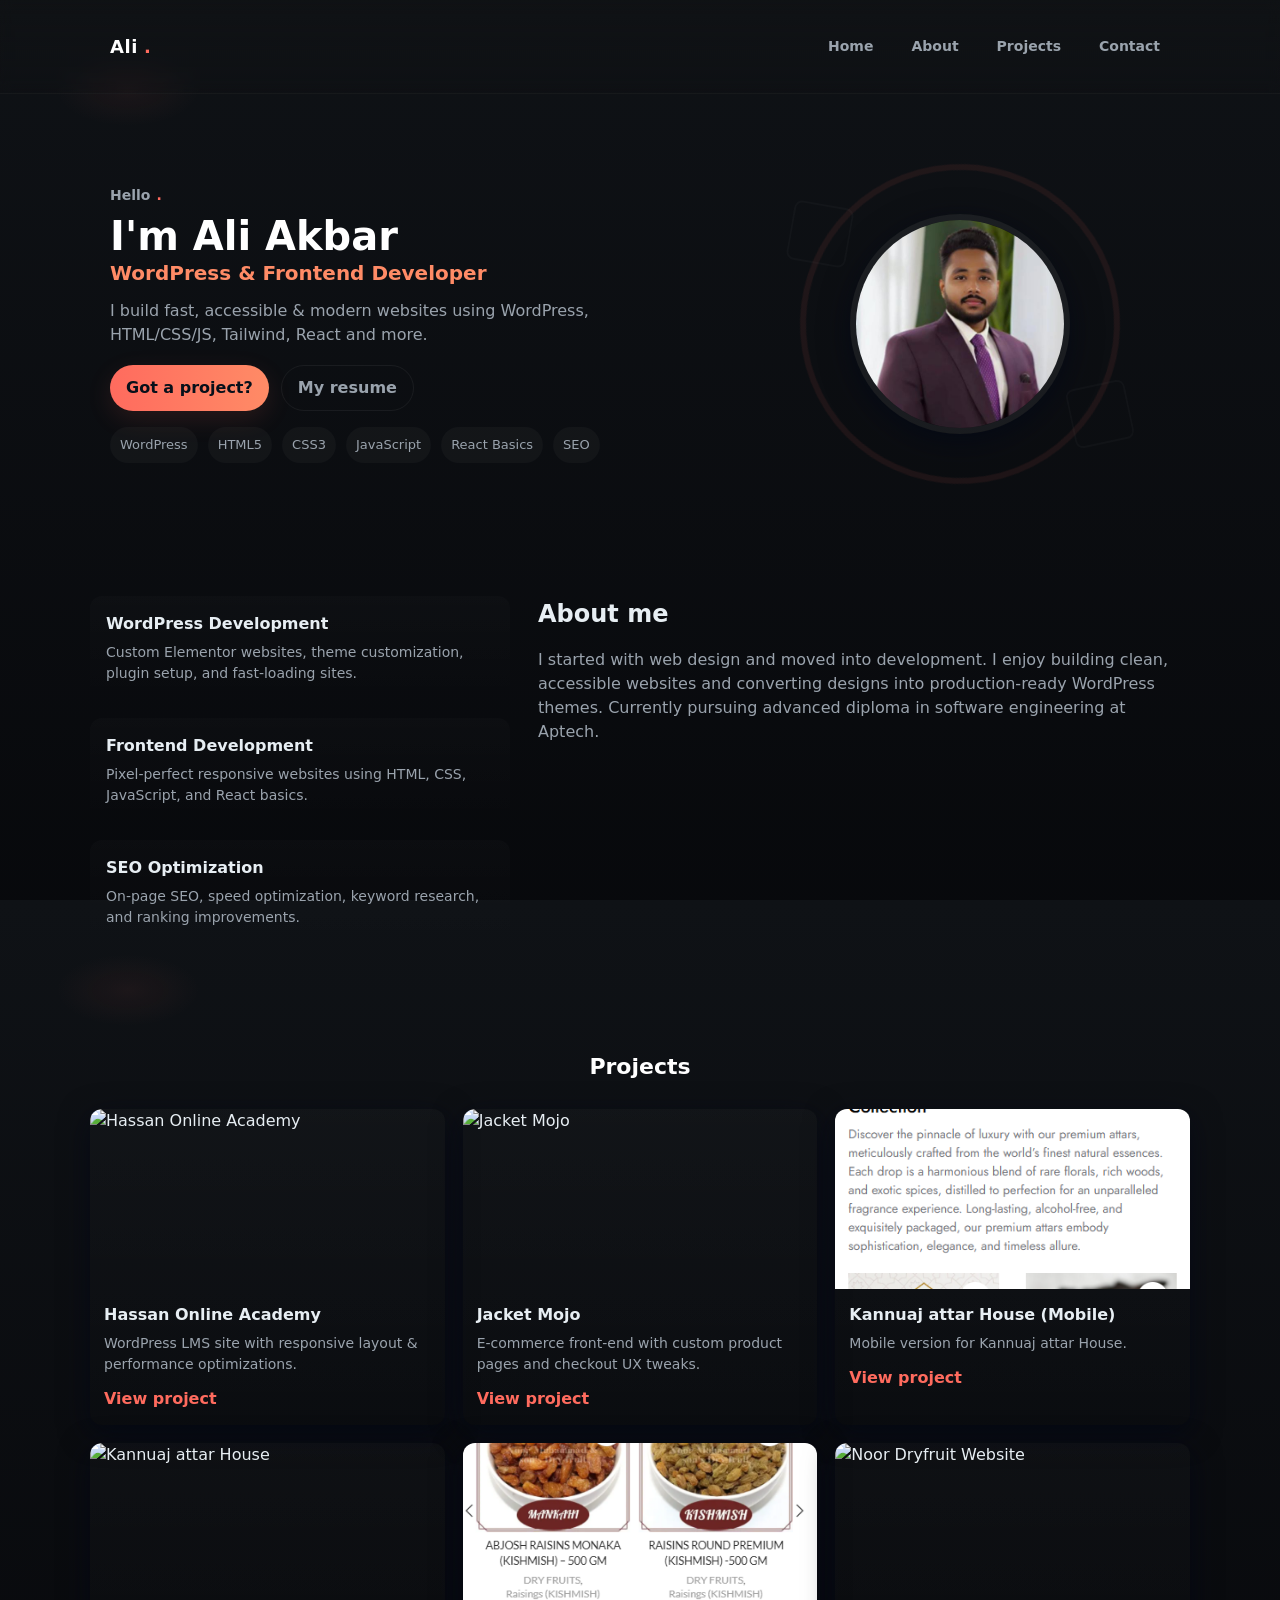
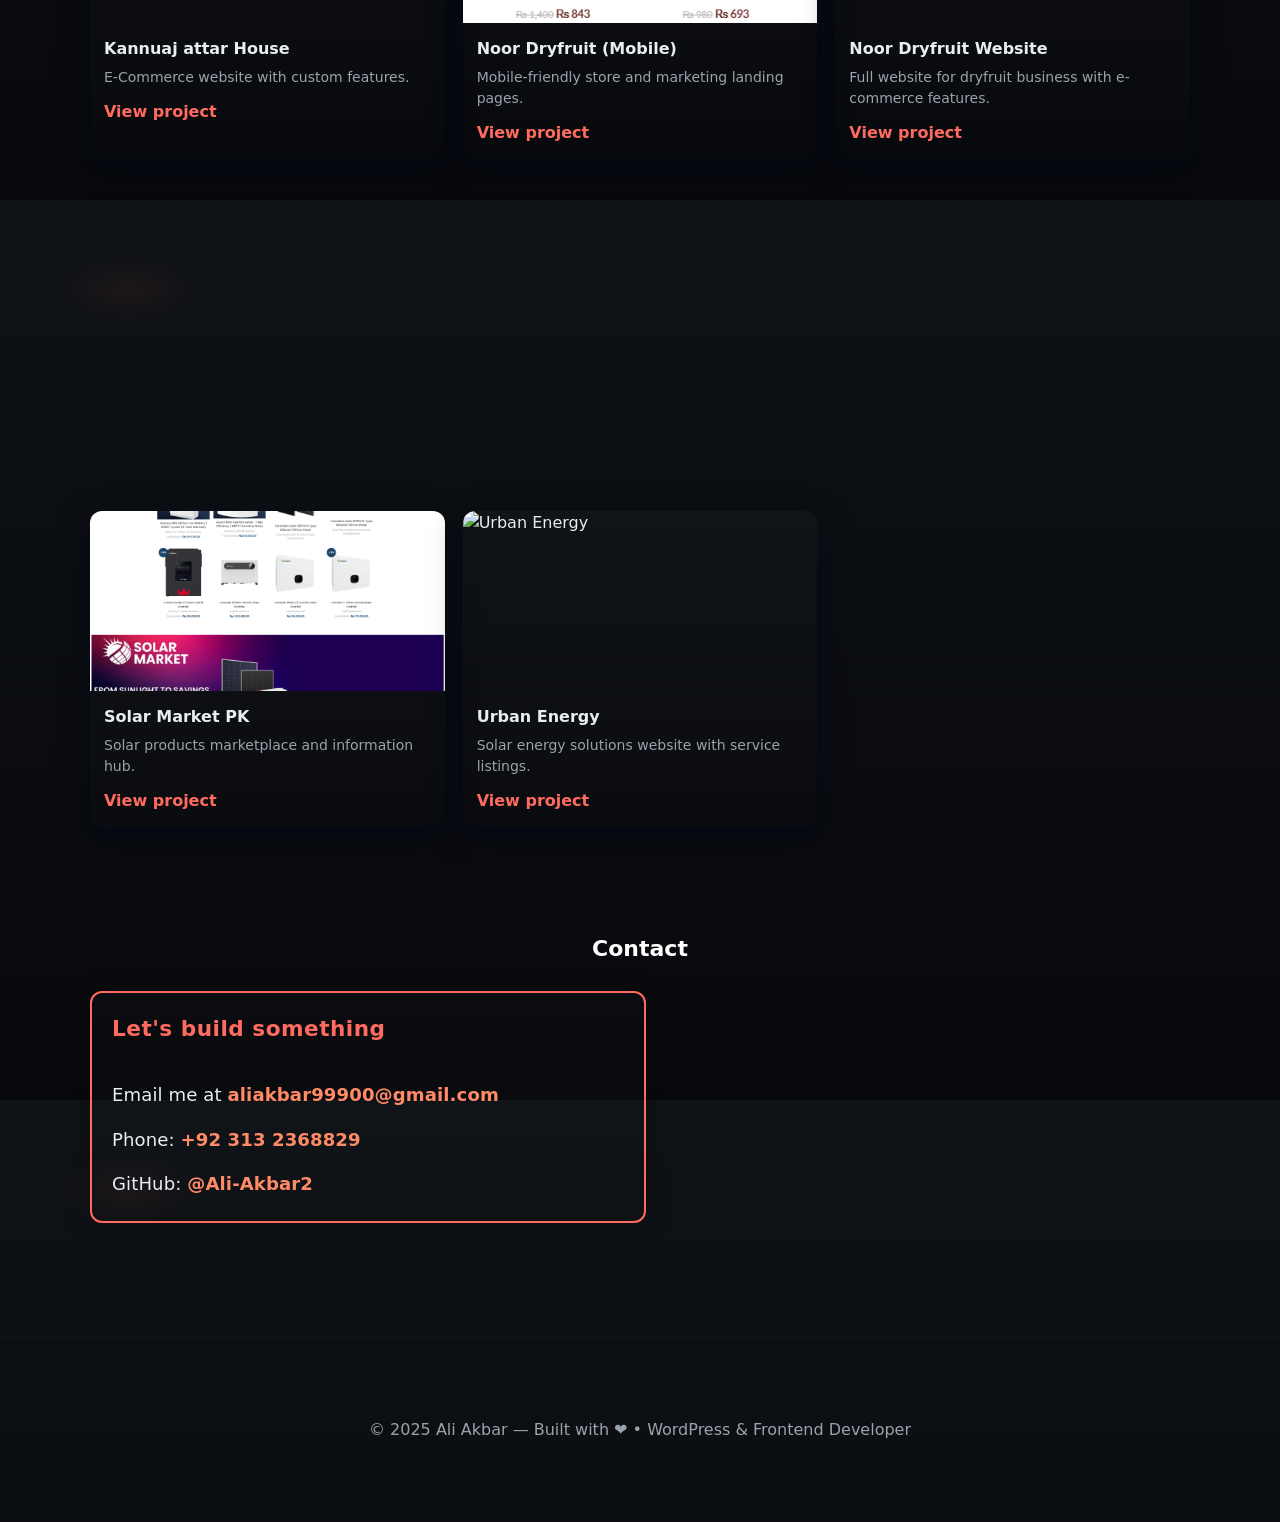
==== index.html @ d4afcd37 "Moved portfolio files to root" ====
<!DOCTYPE html>
<html lang="en">
<head>
  <meta charset="utf-8" />
  <meta name="viewport" content="width=device-width,initial-scale=1" />
  <title>Ali Akbar — Portfolio</title>
  <link rel="stylesheet" href="style.css" />
</head>
<body>
  <div class="site">
    <!-- NAV / HEADER -->
    <header class="site-header">
      <div class="container header-inner">
        <div class="brand">
          <div class="logo">Ali<span class="logo-dot">.</span></div>
        </div>

        <nav class="nav" id="main-nav">
          <a href="#home">Home</a>
          <a href="#about">About</a>
          <a href="#projects">Projects</a>
          <a href="#contact">Contact</a>
        </nav>

        <button id="hamburger" class="hamburger" aria-label="menu">
          <span></span><span></span><span></span>
        </button>
      </div>
    </header>

    <!-- HERO -->
    <section id="home" class="hero">
      <div class="container hero-grid">
        <div class="hero-left">
          <p class="eyebrow">Hello<span class="accent">.</span></p>
          <h1>I'm <span class="name">Ali Akbar</span><br /><span class="role">WordPress & Frontend Developer</span></h1>
          <p class="lead">I build fast, accessible & modern websites using WordPress, HTML/CSS/JS, Tailwind, React and more.</p>
          <div class="hero-ctas">
            <a class="btn primary" href="#contact">Got a project?</a>
            <a class="btn outline" href="/assets/Frontend Developer.pdf" target="_blank">My resume</a>
          </div>

          <ul class="skills-inline" aria-hidden="true">
            <li>WordPress</li>
            <li>HTML5</li>
            <li>CSS3</li>
            <li>JavaScript</li>
            <li>React Basics</li>
            <li>SEO</li>
          </ul>
        </div>

        <div class="hero-right">
          <div class="profile-wrap">
            <!-- Replace src with your profile image -->
            <img class="profile" src="/assets/profile.jpg" alt="Ali Akbar — profile" />
            <div class="ring"></div>
            <div class="decor-left"></div>
            <div class="decor-right"></div>
          </div>
        </div>
      </div>
    </section>

    <!-- ABOUT -->
    <section id="about" class="about container">
      <div class="about-grid">
        <div class="about-cards">
          <div class="service">
            <div class="service-body">
              <h3>WordPress Development</h3>
              <p>Custom Elementor websites, theme customization, plugin setup, and fast-loading sites.</p>
            </div>
          </div>

          <div class="service">
            <div class="service-body">
              <h3>Frontend Development</h3>
              <p>Pixel-perfect responsive websites using HTML, CSS, JavaScript, and React basics.</p>
            </div>
          </div>

          <div class="service">
            <div class="service-body">
              <h3>SEO Optimization</h3>
              <p>On-page SEO, speed optimization, keyword research, and ranking improvements.</p>
            </div>
          </div>
        </div>

        <div class="about-text">
          <h2>About me</h2>
          <p>I started with web design and moved into development. I enjoy building clean, accessible websites and converting designs into production-ready WordPress themes. Currently pursuing advanced diploma in software engineering at Aptech.</p>
      </div>
    </section>

    <!-- PROJECTS -->
    <section id="projects" class="projects container">
      <h2 class="section-title">Projects</h2>
      <div class="projects-grid">
        <article class="project-card">
          <img src="../Project Images/hassanonlineacademy.png" alt="Hassan Online Academy" />
          <div class="project-info">
            <h3>Hassan Online Academy</h3>
            <p>WordPress LMS site with responsive layout & performance optimizations.</p>
            <a class="project-link" href="https://hassanonlineacademy.org/" target="_blank">View project</a>
          </div>
        </article>
        <article class="project-card">
          <img src="../Project Images/jacketmojo.png" alt="Jacket Mojo" />
          <div class="project-info">
            <h3>Jacket Mojo</h3>
            <p>E-commerce front-end with custom product pages and checkout UX tweaks.</p>
            <a class="project-link" href="https://jacketmojo.com/" target="_blank">View project</a>
          </div>
        </article>
        <article class="project-card">
          <img src="../Project Images/kannuajattarhouse-mobile.png" alt="Kannuaj attar House Mobile" />
          <div class="project-info">
            <h3>Kannuaj attar House (Mobile)</h3>
            <p>Mobile version for Kannuaj attar House.</p>
            <a class="project-link" href="https://kannuajattarhouse.com/" target="_blank">View project</a>
          </div>
        </article>
        <article class="project-card">
          <img src="../Project Images/kannuajattarhouse.png" alt="Kannuaj attar House" />
          <div class="project-info">
            <h3>Kannuaj attar House</h3>
            <p>E-Commerce website with custom features.</p>
            <a class="project-link" href="https://kannuajattarhouse.com/" target="_blank">View project</a>
          </div>
        </article>
        <article class="project-card">
          <img src="../Project Images/mobile view noordryfruit.png" alt="Noor Dryfruit Mobile View" />
          <div class="project-info">
            <h3>Noor Dryfruit (Mobile)</h3>
            <p>Mobile-friendly store and marketing landing pages.</p>
            <a class="project-link" href="https://noordryfruit.com/" target="_blank">View project</a>
          </div>
        </article>
        <article class="project-card">
          <img src="../Project Images/Noor Dryfruit website.png" alt="Noor Dryfruit Website" />
          <div class="project-info">
            <h3>Noor Dryfruit Website</h3>
            <p>Full website for dryfruit business with e-commerce features.</p>
            <a class="project-link" href="https://noordryfruit.com/" target="_blank">View project</a>
          </div>
        </article>
        <article class="project-card">
          <img src="../Project Images/Outrun Future website.png" alt="Outrun Future Website" />
          <div class="project-info">
            <h3>Outrun Future Website</h3>
            <p>E-Commerce site for Outrun Future with modern UI.</p>
            <a class="project-link" href="https://outrunfuture.com/" target="_blank">View project</a>
          </div>
        </article>
        <article class="project-card">
          <img src="../Project Images/outrunfuture Mobile view.png" alt="Outrun Future Mobile View" />
          <div class="project-info">
            <h3>Outrun Future (Mobile)</h3>
            <p>Mobile version for Outrun Future website.</p>
            <a class="project-link" href="https://outrunfuture.com/" target="_blank">View project</a>
          </div>
        </article>
        <article class="project-card">
          <img src="../Project Images/pcas-edu-pk.png" alt="Pace College" />
          <div class="project-info">
            <h3>Pace College</h3>
            <p>Educational website for Pace College.</p>
            <a class="project-link" href="https://pcas.edu.pk/" target="_blank">View project</a>
          </div>
        </article>
        <article class="project-card">
          <img src="../Project Images/solarmarketpk.png" alt="Solar Market PK" />
          <div class="project-info">
            <h3>Solar Market PK</h3>
            <p>Solar products marketplace and information hub.</p>
            <a class="project-link" href="https://solarmarketpk.com/" target="_blank">View project</a>
          </div>
        </article>
        <article class="project-card">
          <img src="../Project Images/urbanenergy.png" alt="Urban Energy" />
          <div class="project-info">
            <h3>Urban Energy</h3>
            <p>Solar energy solutions website with service listings.</p>
            <a class="project-link" href="https://urbanenergy.pk/" target="_blank">View project</a>
          </div>
        </article>
      </div>
    </section>

    <!-- CONTACT -->
    <section id="contact" class="contact container">
      <h2 class="section-title">Contact</h2>
      <div class="contact-grid">
        <div class="contact-card">
          <h3>Let's build something</h3>
            <p>Email me at <a href="mailto:aliakbar99900@gmail.com">aliakbar99900@gmail.com</a></p>
            <p>Phone: <a href="tel:+923132368829">+92 313 2368829</a></p>
          <p>GitHub: <a href="https://github.com/Ali-Akbar2" target="_blank">@Ali-Akbar2</a></p>
        </div>

      </div>
    </section>

    <!-- FOOTER -->
    <footer class="site-footer">
      <div class="container footer-inner">
        <p>© 2025 Ali Akbar — Built with ❤️ • WordPress & Frontend Developer</p>
      </div>
    </footer>
  </div>

  <script src="script.js"></script>
</body>
</html>
---- style.css ----
/* -------------------------
   BASE / THEME (dark)
   ------------------------- */
:root{
  --bg:#0f1216;
  --surface:#12161a;
  --muted:#9aa3ad;
  --accent:#ff6b5e;
  --accent-2:#ff8b66;
  --glass: rgba(255,255,255,0.03);
  --card-shadow: 0 8px 30px rgba(2,6,23,0.6);
  --radius: 14px;
  --container:1100px;
}

*{box-sizing:border-box}
html,body{height:100%}
body{
  margin:0;
  font-family: Inter, ui-sans-serif, system-ui, -apple-system, "Segoe UI", Roboto, "Helvetica Neue", Arial;
  background: radial-gradient(1200px 600px at 10% 10%, rgba(255,107,94,0.06), transparent 6%),
              linear-gradient(180deg,var(--bg), #06070a 120%);
  color:#e7eef3;
  -webkit-font-smoothing:antialiased;
  -moz-osx-font-smoothing:grayscale;
  line-height:1.5;
}

/* container helper */
.container{
  max-width:var(--container);
  margin:0 auto;
  padding:28px 20px;
}

/* header */
.site-header{
  position:sticky;
  top:0;
  z-index:60;
  backdrop-filter: blur(6px);
  background: linear-gradient(180deg, rgba(16,18,20,0.55), rgba(16,18,20,0.25));
  border-bottom: 1px solid rgba(255,255,255,0.03);
}

.header-inner{
  display:flex;
  align-items:center;
  gap:20px;
  justify-content:space-between;
}

/* brand */
.brand .logo{
  font-weight:700;
  letter-spacing:0.6px;
  font-size:18px;
  color:#fff;
}
.logo-dot{
  color:var(--accent);
  margin-left:6px;
}

/* nav */

/* Navigation - Responsive */
.nav {
  display: flex;
  gap: 18px;
  align-items: center;
}
.nav a {
  color: var(--muted);
  text-decoration: none;
  font-weight: 600;
  font-size: 14px;
  padding: 8px 10px;
  border-radius: 8px;
}
.nav a:hover {
  color: #fff;
  background: rgba(255,255,255,0.02);
}

.hamburger {
  background: transparent;
  border: none;
  width: 44px;
  height: 44px;
  display: none;
  align-items: center;
  justify-content: center;
  cursor: pointer;
  color: var(--muted);
}
.hamburger span {
  display: block;
  height: 2px;
  width: 20px;
  background: var(--muted);
  margin: 4px 0;
  border-radius: 2px;
  transition: all .25s ease;
}

@media (max-width: 900px) {
  .nav {
    position: absolute;
    top: 60px;
    left: 0;
    right: 0;
    background: var(--surface);
    flex-direction: column;
    gap: 0;
    align-items: flex-start;
    padding: 18px 24px;
    box-shadow: 0 8px 30px rgba(2,6,23,0.18);
    z-index: 100;
    display: none;
  }
  .nav.active {
    display: flex;
  }
  .hamburger {
    display: flex;
  }
}

/* HERO */
.hero{padding:42px 0 36px}
.hero-grid{
  display:grid;
  grid-template-columns: 1fr 420px;
  gap:36px;
  align-items:center;
}

.hero-left .eyebrow{
  font-weight:700;color:var(--muted);margin:0;font-size:14px;
}
.eyebrow .accent{color:var(--accent);margin-left:6px}

.hero-left h1{
  margin:10px 0 10px;
  font-size:40px;
  line-height:1.02;
  color:#fff;
}
/* Contact Card Styling */
/* Contact Card - Modern & Themed */
.contact-card {
  background: var(--surface);
  border-radius: var(--radius);
  box-shadow: 0 4px 24px rgba(2,6,23,0.18);
  padding: 2.2rem 2rem;
  margin-bottom: 2rem;
  text-align: left;
  font-size: 1.14rem;
  border: 2px solid var(--accent);
  color: #e7eef3;
  display: flex;
  flex-direction: column;
  gap: 0.7rem;
}
.contact-card h3 {
  margin-top: 0;
  font-size: 1.35rem;
  color: var(--accent);
  letter-spacing: 0.5px;
  font-weight: 700;
}
.contact-card p {
  margin: 0.2rem 0;
  font-size: 1.13rem;
  color: #e7eef3;
  font-weight: 500;
  letter-spacing: 0.1px;
}
.contact-card a {
  color: var(--accent-2);
  text-decoration: none;
  font-weight: 700;
  transition: color 0.2s;
  word-break: break-all;
  padding: 2px 0;
  border-bottom: 2px solid transparent;
}
.contact-card a:hover {
  color: #fff;
  border-bottom: 2px solid var(--accent-2);
  text-decoration: none;
}
.role{font-weight:700;color:var(--accent-2);display:block;font-size:20px;margin-top:6px}

.lead{color:var(--muted);max-width:55ch;margin-bottom:18px}

.hero-ctas{display:flex;gap:12px;flex-wrap:wrap;margin-bottom:16px}
.btn{
  display:inline-flex;align-items:center;gap:8px;
  padding:10px 16px;border-radius:999px;font-weight:700;text-decoration:none;
  cursor:pointer;border:0;
}
.btn.primary{background:linear-gradient(90deg,var(--accent),var(--accent-2)); color:#07101a; box-shadow:0 8px 26px rgba(255,107,94,0.12)}
.btn.outline{background:transparent;border:1px solid rgba(255,255,255,0.06); color:var(--muted)}

/* skills inline */
.skills-inline{list-style:none;padding:0;margin:14px 0 0;display:flex;gap:10px;flex-wrap:wrap}
.skills-inline li{background:rgba(255,255,255,0.03);padding:8px 10px;border-radius:999px;font-size:13px;color:var(--muted)}

/* hero right — profile */
.hero-right{display:flex;justify-content:center}
.profile-wrap{position:relative;width:320px;height:320px;display:flex;align-items:center;justify-content:center}
.profile{width:220px;height:220px;border-radius:50%;object-fit:cover;border:6px solid rgba(255,255,255,0.06);box-shadow: var(--card-shadow)}
.ring{
  position:absolute;width:320px;height:320px;border-radius:50%;
  border:6px solid rgba(255,107,94,0.08);
  transform: rotate(18deg);
  filter:drop-shadow(0 30px 60px rgba(0,0,0,0.5));
}
.decor-left,.decor-right{
  position:absolute;width:60px;height:60px;border-radius:8px;border:2px solid rgba(255,255,255,0.03);
  top:40px;left:-10px; transform:rotate(10deg); opacity:0.7;
}
.decor-right{right:-10px;left:auto;top:auto;bottom:40px; transform:rotate(-12deg)}

/* ABOUT SECTION */
.about{padding:48px 0}
.about-grid{display:grid;grid-template-columns:420px 1fr;gap:28px;align-items:start}
.about-cards{display:flex;flex-direction:column;gap:18px}
.service{display:flex;gap:14px;align-items:flex-start;background:linear-gradient(180deg, rgba(255,255,255,0.015), transparent); padding:16px;border-radius:12px}
.service .icon{font-size:22px; width:46px;height:46px;border-radius:10px;display:flex;align-items:center;justify-content:center;background:rgba(255,255,255,0.02)}
.service h3{margin:0;font-size:16px}
.service p{margin:6px 0 0;color:var(--muted);font-size:14px}

/* about text and stats */
.about-text h2{margin-top:0;margin-bottom:8px}
.about-text p{color:var(--muted);margin-bottom:18px}
.stats{display:flex;gap:18px;margin-top:12px}
.stat{background:rgba(255,255,255,0.02);padding:12px;border-radius:10px;text-align:center;min-width:120px}
.stat .num{font-size:20px;font-weight:800;color:var(--accent)}
.stat .label{font-size:13px;color:var(--muted);margin-top:6px}

/* PROJECTS */
.projects{padding:40px 0}
.section-title{text-align:center;margin-bottom:26px;font-size:22px;color:#fff}
.projects-grid{display:grid;grid-template-columns:repeat(3,1fr);gap:18px}
.project-card{position:relative;border-radius:12px;overflow:hidden; background:linear-gradient(180deg, rgba(255,255,255,0.02), transparent); box-shadow:var(--card-shadow)}
.project-card img{width:100%;height:180px;object-fit:cover;display:block;transition:transform .6s ease}
.project-card:hover img{transform:scale(1.06)}
.project-info{padding:14px}
.project-info h3{margin:0 0 6px;font-size:16px}
.project-info p{margin:0 0 12px;color:var(--muted);font-size:14px}
.project-link{font-weight:700;color:var(--accent);text-decoration:none}

/* CONTACT */
.contact{padding:46px 0}
.contact-grid{display:grid;grid-template-columns:1fr 520px;gap:24px}
.contact-card{background:linear-gradient(180deg, rgba(255,255,255,0.01), transparent);padding:20px;border-radius:12px}
.contact-form{display:flex;flex-direction:column;gap:12px;background:transparent}
.contact-form label{display:flex;flex-direction:column;gap:8px;color:var(--muted);font-size:13px}
.contact-form input, .contact-form textarea{padding:12px;border-radius:8px;border:1px solid rgba(255,255,255,0.04);background:transparent;color:inherit;outline:none}
.contact-form button{align-self:flex-start}

/* footer */
.site-footer{padding:36px 0;border-top:1px solid rgba(255,255,255,0.03);margin-top:36px;text-align:center;color:var(--muted)}

/* RESPONSIVE */
@media (max-width:1100px){
  .hero-grid{grid-template-columns:1fr 360px}
  .about-grid{grid-template-columns:1fr; gap:18px}
  .contact-grid{grid-template-columns:1fr}
  .projects-grid{grid-template-columns:repeat(2,1fr)}
}
@media (max-width:720px){
  .nav{display:none}
  .hamburger{display:flex}
  .hero-grid{grid-template-columns:1fr}
  .hero-right{order:-1;margin-bottom:18px}
  .profile-wrap{width:260px;height:260px}
  .projects-grid{grid-template-columns:1fr}
}
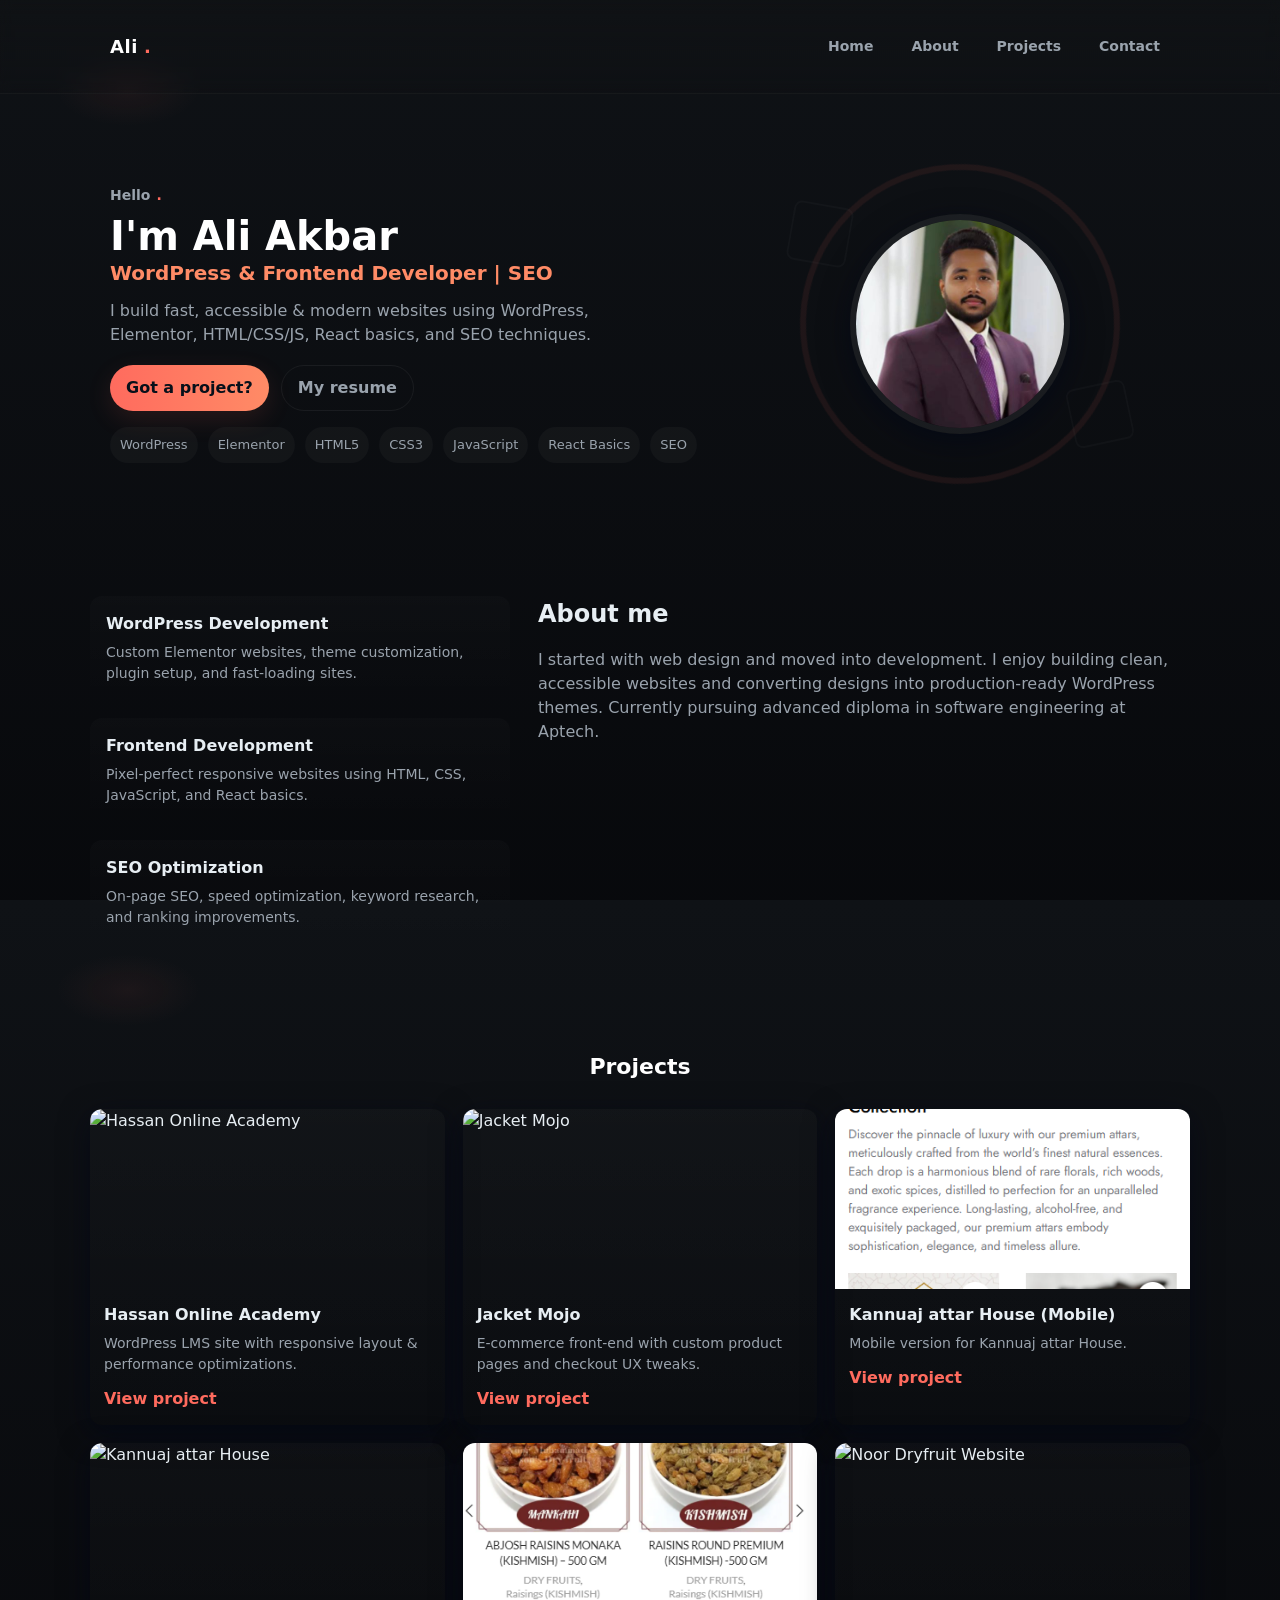
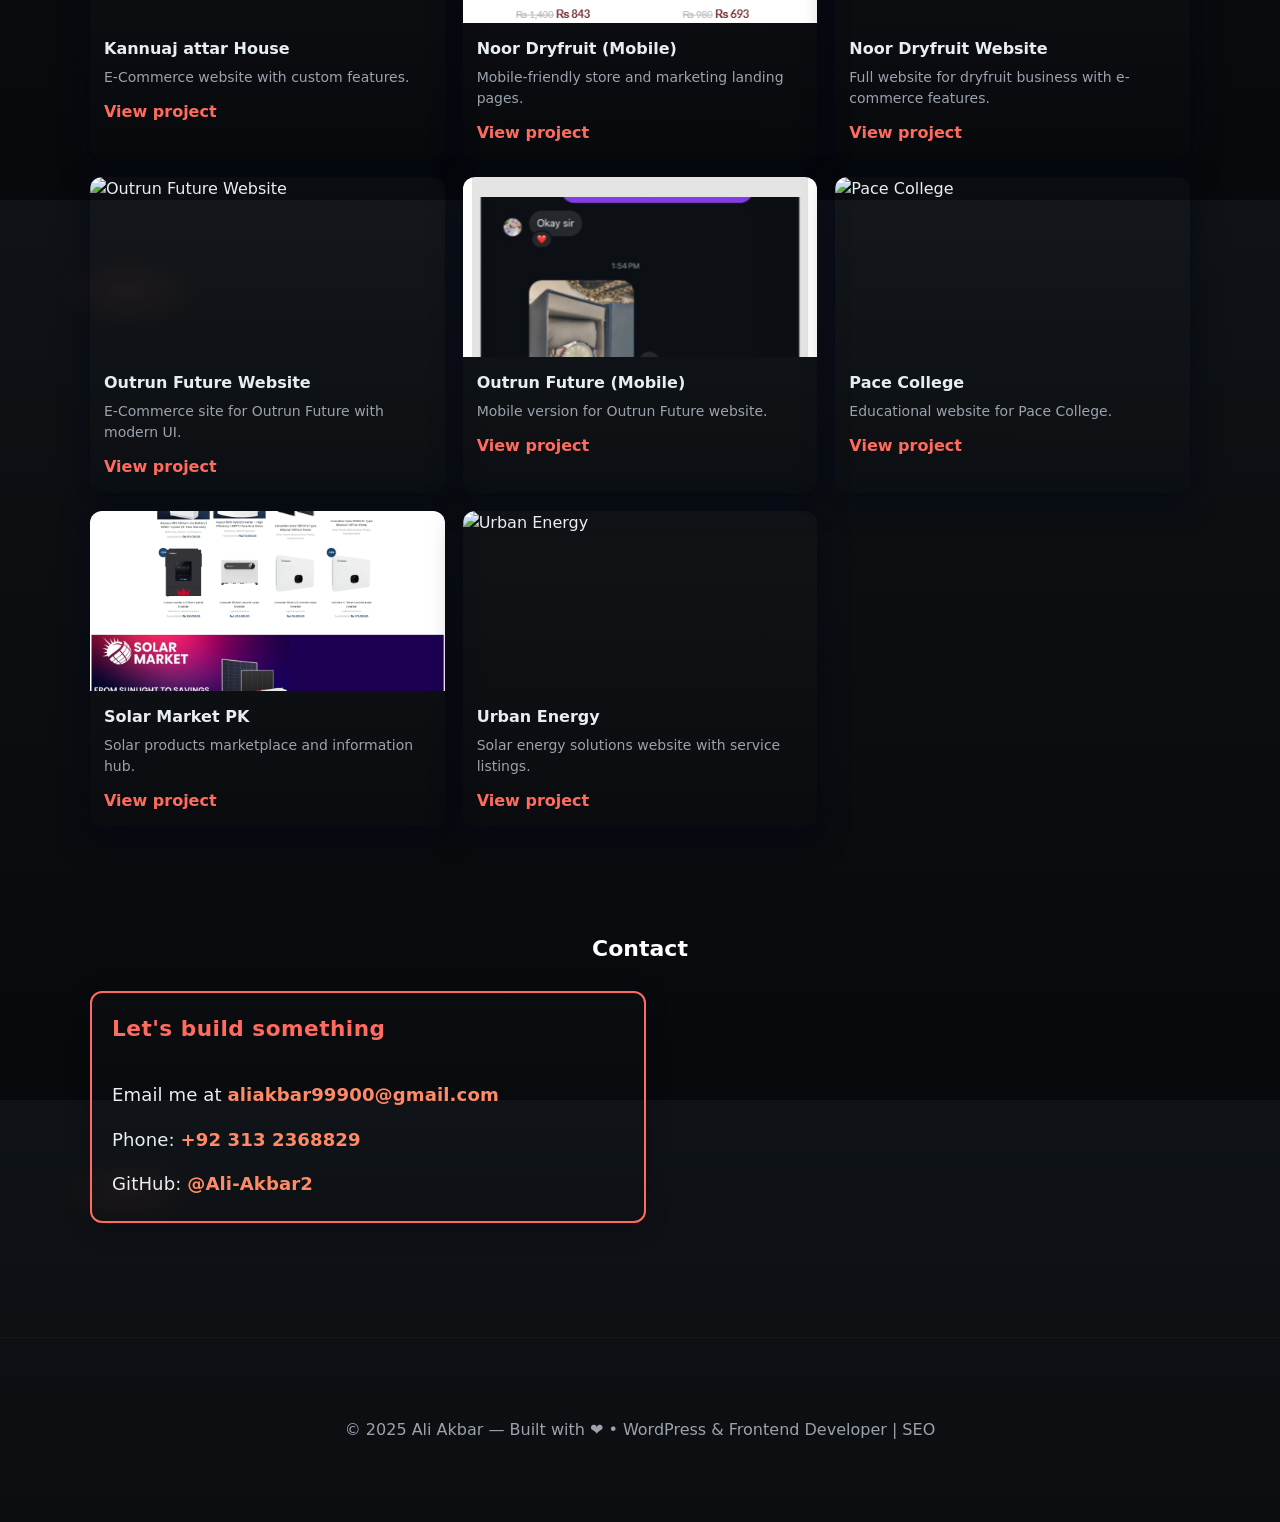
==== commit 359da871: "Fixed image paths + SEO meta tags" ====
--- a/index.html
+++ b/index.html
@@ -3,7 +3,23 @@
 <head>
   <meta charset="utf-8" />
   <meta name="viewport" content="width=device-width,initial-scale=1" />
-  <title>Ali Akbar — Portfolio</title>
+  <title>Ali Akbar — WordPress & Frontend Developer | SEO</title>
+
+  <!-- SEO Meta Tags -->
+  <meta name="description" content="Ali Akbar — WordPress Developer, Frontend Developer, and SEO Specialist. I build fast, modern, and optimized websites using WordPress, Elementor, HTML, CSS, JavaScript, and React basics." />
+  <meta name="keywords" content="Ali Akbar, WordPress Developer, Frontend Developer, SEO Expert, Elementor, Web Development, Pakistan Developer Portfolio" />
+  <meta name="author" content="Ali Akbar" />
+
+  <!-- Open Graph (Social Sharing) -->
+  <meta property="og:title" content="Ali Akbar — WordPress & Frontend Developer" />
+  <meta property="og:description" content="WordPress Developer & Frontend Developer specializing in SEO, Elementor, and modern responsive websites." />
+  <meta property="og:image" content="assets/profile.jpg" />
+  <meta property="og:url" content="https://ali-akbar2.github.io/Portfolio/" />
+  <meta property="og:type" content="website" />
+
+  <!-- Favicon -->
+  <link rel="icon" href="assets/profile.jpg" type="image/png">
+
   <link rel="stylesheet" href="style.css" />
 </head>
 <body>
@@ -33,15 +49,16 @@
       <div class="container hero-grid">
         <div class="hero-left">
           <p class="eyebrow">Hello<span class="accent">.</span></p>
-          <h1>I'm <span class="name">Ali Akbar</span><br /><span class="role">WordPress & Frontend Developer</span></h1>
-          <p class="lead">I build fast, accessible & modern websites using WordPress, HTML/CSS/JS, Tailwind, React and more.</p>
+          <h1>I'm <span class="name">Ali Akbar</span><br /><span class="role">WordPress & Frontend Developer | SEO</span></h1>
+          <p class="lead">I build fast, accessible & modern websites using WordPress, Elementor, HTML/CSS/JS, React basics, and SEO techniques.</p>
           <div class="hero-ctas">
             <a class="btn primary" href="#contact">Got a project?</a>
-            <a class="btn outline" href="/assets/Frontend Developer.pdf" target="_blank">My resume</a>
+            <a class="btn outline" href="assets/Frontend Developer.pdf" target="_blank">My resume</a>
           </div>
 
           <ul class="skills-inline" aria-hidden="true">
             <li>WordPress</li>
+            <li>Elementor</li>
             <li>HTML5</li>
             <li>CSS3</li>
             <li>JavaScript</li>
@@ -52,8 +69,7 @@
 
         <div class="hero-right">
           <div class="profile-wrap">
-            <!-- Replace src with your profile image -->
-            <img class="profile" src="/assets/profile.jpg" alt="Ali Akbar — profile" />
+            <img class="profile" src="assets/profile.jpg" alt="Ali Akbar — profile" />
             <div class="ring"></div>
             <div class="decor-left"></div>
             <div class="decor-right"></div>
@@ -91,6 +107,7 @@
         <div class="about-text">
           <h2>About me</h2>
           <p>I started with web design and moved into development. I enjoy building clean, accessible websites and converting designs into production-ready WordPress themes. Currently pursuing advanced diploma in software engineering at Aptech.</p>
+        </div>
       </div>
     </section>
 
@@ -99,7 +116,7 @@
       <h2 class="section-title">Projects</h2>
       <div class="projects-grid">
         <article class="project-card">
-          <img src="../Project Images/hassanonlineacademy.png" alt="Hassan Online Academy" />
+          <img src="Project Images/hassanonlineacademy.png" alt="Hassan Online Academy" />
           <div class="project-info">
             <h3>Hassan Online Academy</h3>
             <p>WordPress LMS site with responsive layout & performance optimizations.</p>
@@ -107,7 +124,7 @@
           </div>
         </article>
         <article class="project-card">
-          <img src="../Project Images/jacketmojo.png" alt="Jacket Mojo" />
+          <img src="Project Images/jacketmojo.png" alt="Jacket Mojo" />
           <div class="project-info">
             <h3>Jacket Mojo</h3>
             <p>E-commerce front-end with custom product pages and checkout UX tweaks.</p>
@@ -115,7 +132,7 @@
           </div>
         </article>
         <article class="project-card">
-          <img src="../Project Images/kannuajattarhouse-mobile.png" alt="Kannuaj attar House Mobile" />
+          <img src="Project Images/kannuajattarhouse-mobile.png" alt="Kannuaj attar House Mobile" />
           <div class="project-info">
             <h3>Kannuaj attar House (Mobile)</h3>
             <p>Mobile version for Kannuaj attar House.</p>
@@ -123,7 +140,7 @@
           </div>
         </article>
         <article class="project-card">
-          <img src="../Project Images/kannuajattarhouse.png" alt="Kannuaj attar House" />
+          <img src="Project Images/kannuajattarhouse.png" alt="Kannuaj attar House" />
           <div class="project-info">
             <h3>Kannuaj attar House</h3>
             <p>E-Commerce website with custom features.</p>
@@ -131,7 +148,7 @@
           </div>
         </article>
         <article class="project-card">
-          <img src="../Project Images/mobile view noordryfruit.png" alt="Noor Dryfruit Mobile View" />
+          <img src="Project Images/mobile view noordryfruit.png" alt="Noor Dryfruit Mobile View" />
           <div class="project-info">
             <h3>Noor Dryfruit (Mobile)</h3>
             <p>Mobile-friendly store and marketing landing pages.</p>
@@ -139,7 +156,7 @@
           </div>
         </article>
         <article class="project-card">
-          <img src="../Project Images/Noor Dryfruit website.png" alt="Noor Dryfruit Website" />
+          <img src="Project Images/Noor Dryfruit website.png" alt="Noor Dryfruit Website" />
           <div class="project-info">
             <h3>Noor Dryfruit Website</h3>
             <p>Full website for dryfruit business with e-commerce features.</p>
@@ -147,7 +164,7 @@
           </div>
         </article>
         <article class="project-card">
-          <img src="../Project Images/Outrun Future website.png" alt="Outrun Future Website" />
+          <img src="Project Images/Outrun Future website.png" alt="Outrun Future Website" />
           <div class="project-info">
             <h3>Outrun Future Website</h3>
             <p>E-Commerce site for Outrun Future with modern UI.</p>
@@ -155,7 +172,7 @@
           </div>
         </article>
         <article class="project-card">
-          <img src="../Project Images/outrunfuture Mobile view.png" alt="Outrun Future Mobile View" />
+          <img src="Project Images/outrunfuture Mobile view.png" alt="Outrun Future Mobile View" />
           <div class="project-info">
             <h3>Outrun Future (Mobile)</h3>
             <p>Mobile version for Outrun Future website.</p>
@@ -163,7 +180,7 @@
           </div>
         </article>
         <article class="project-card">
-          <img src="../Project Images/pcas-edu-pk.png" alt="Pace College" />
+          <img src="Project Images/pcas-edu-pk.png" alt="Pace College" />
           <div class="project-info">
             <h3>Pace College</h3>
             <p>Educational website for Pace College.</p>
@@ -171,7 +188,7 @@
           </div>
         </article>
         <article class="project-card">
-          <img src="../Project Images/solarmarketpk.png" alt="Solar Market PK" />
+          <img src="Project Images/solarmarketpk.png" alt="Solar Market PK" />
           <div class="project-info">
             <h3>Solar Market PK</h3>
             <p>Solar products marketplace and information hub.</p>
@@ -179,7 +196,7 @@
           </div>
         </article>
         <article class="project-card">
-          <img src="../Project Images/urbanenergy.png" alt="Urban Energy" />
+          <img src="Project Images/urbanenergy.png" alt="Urban Energy" />
           <div class="project-info">
             <h3>Urban Energy</h3>
             <p>Solar energy solutions website with service listings.</p>
@@ -195,18 +212,17 @@
       <div class="contact-grid">
         <div class="contact-card">
           <h3>Let's build something</h3>
-            <p>Email me at <a href="mailto:aliakbar99900@gmail.com">aliakbar99900@gmail.com</a></p>
-            <p>Phone: <a href="tel:+923132368829">+92 313 2368829</a></p>
+          <p>Email me at <a href="mailto:aliakbar99900@gmail.com">aliakbar99900@gmail.com</a></p>
+          <p>Phone: <a href="tel:+923132368829">+92 313 2368829</a></p>
           <p>GitHub: <a href="https://github.com/Ali-Akbar2" target="_blank">@Ali-Akbar2</a></p>
         </div>
-
       </div>
     </section>
 
     <!-- FOOTER -->
     <footer class="site-footer">
       <div class="container footer-inner">
-        <p>© 2025 Ali Akbar — Built with ❤️ • WordPress & Frontend Developer</p>
+        <p>© 2025 Ali Akbar — Built with ❤️ • WordPress & Frontend Developer | SEO</p>
       </div>
     </footer>
   </div>
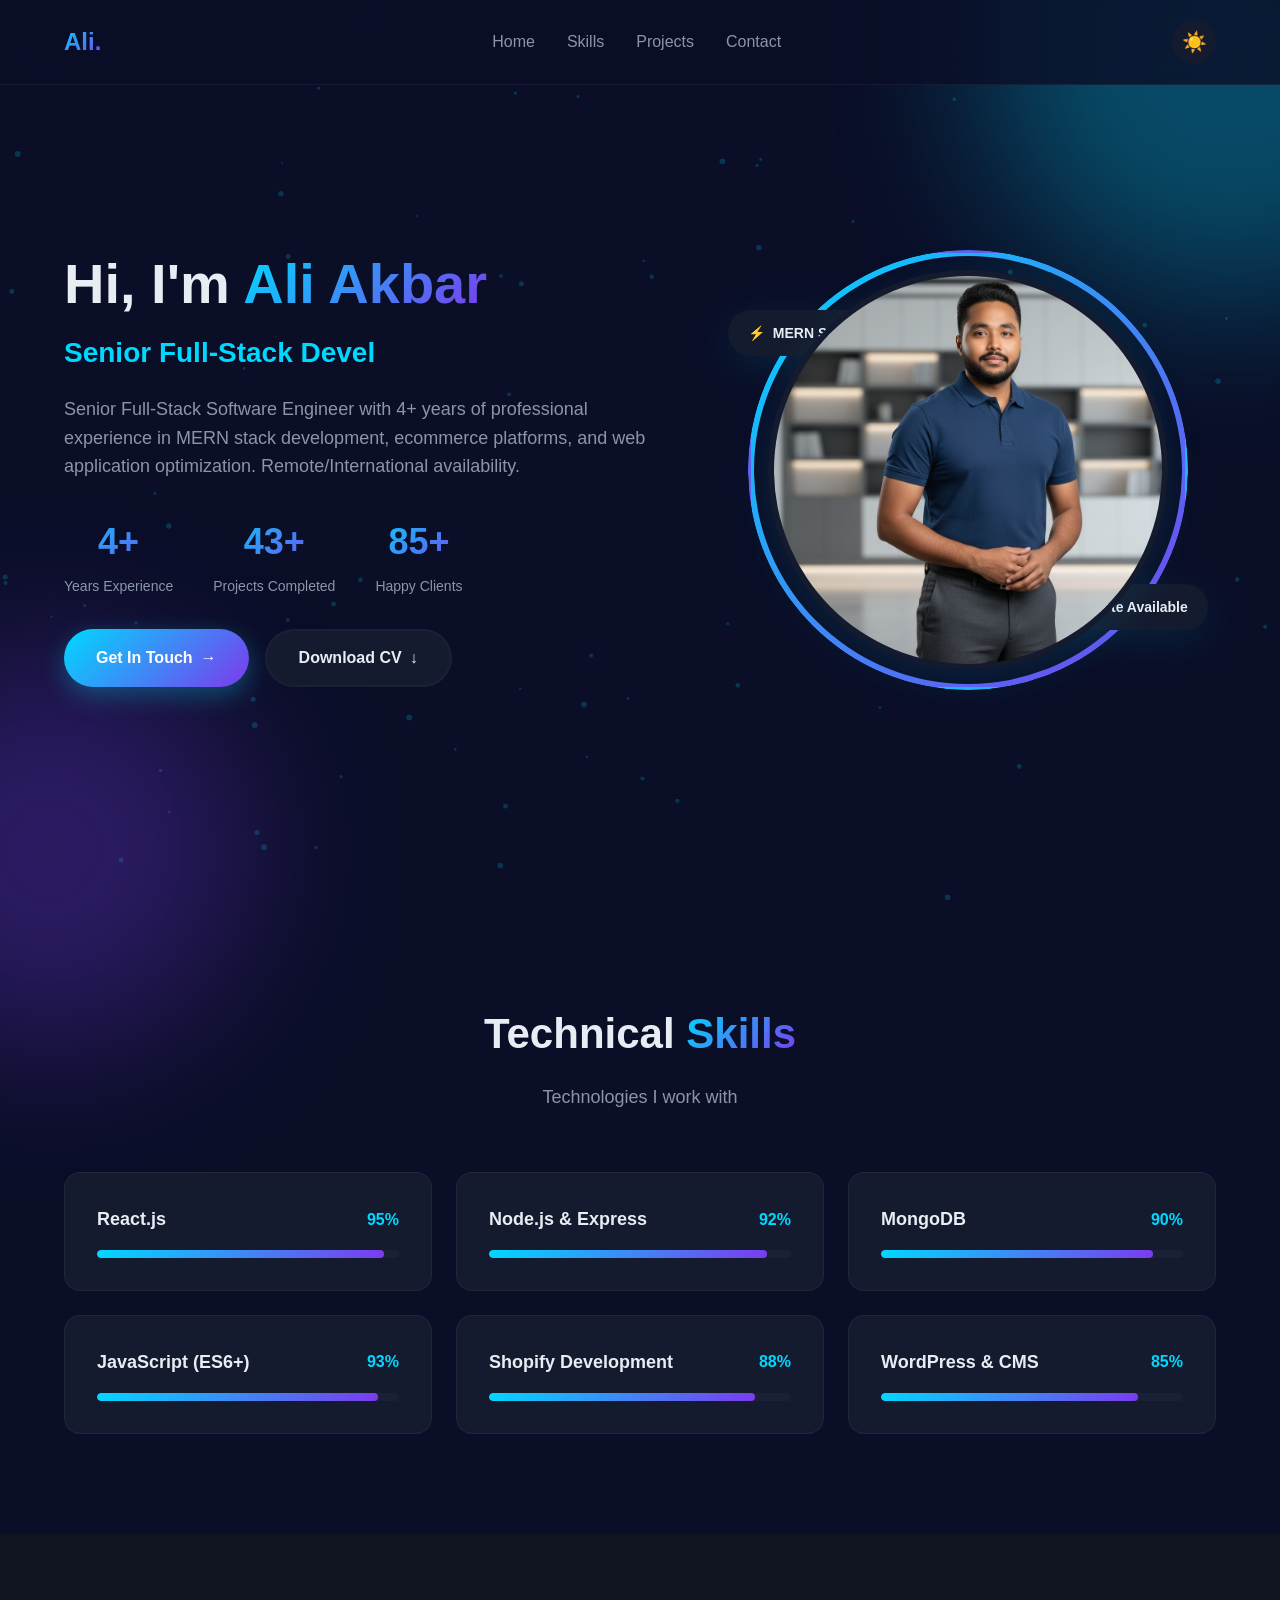
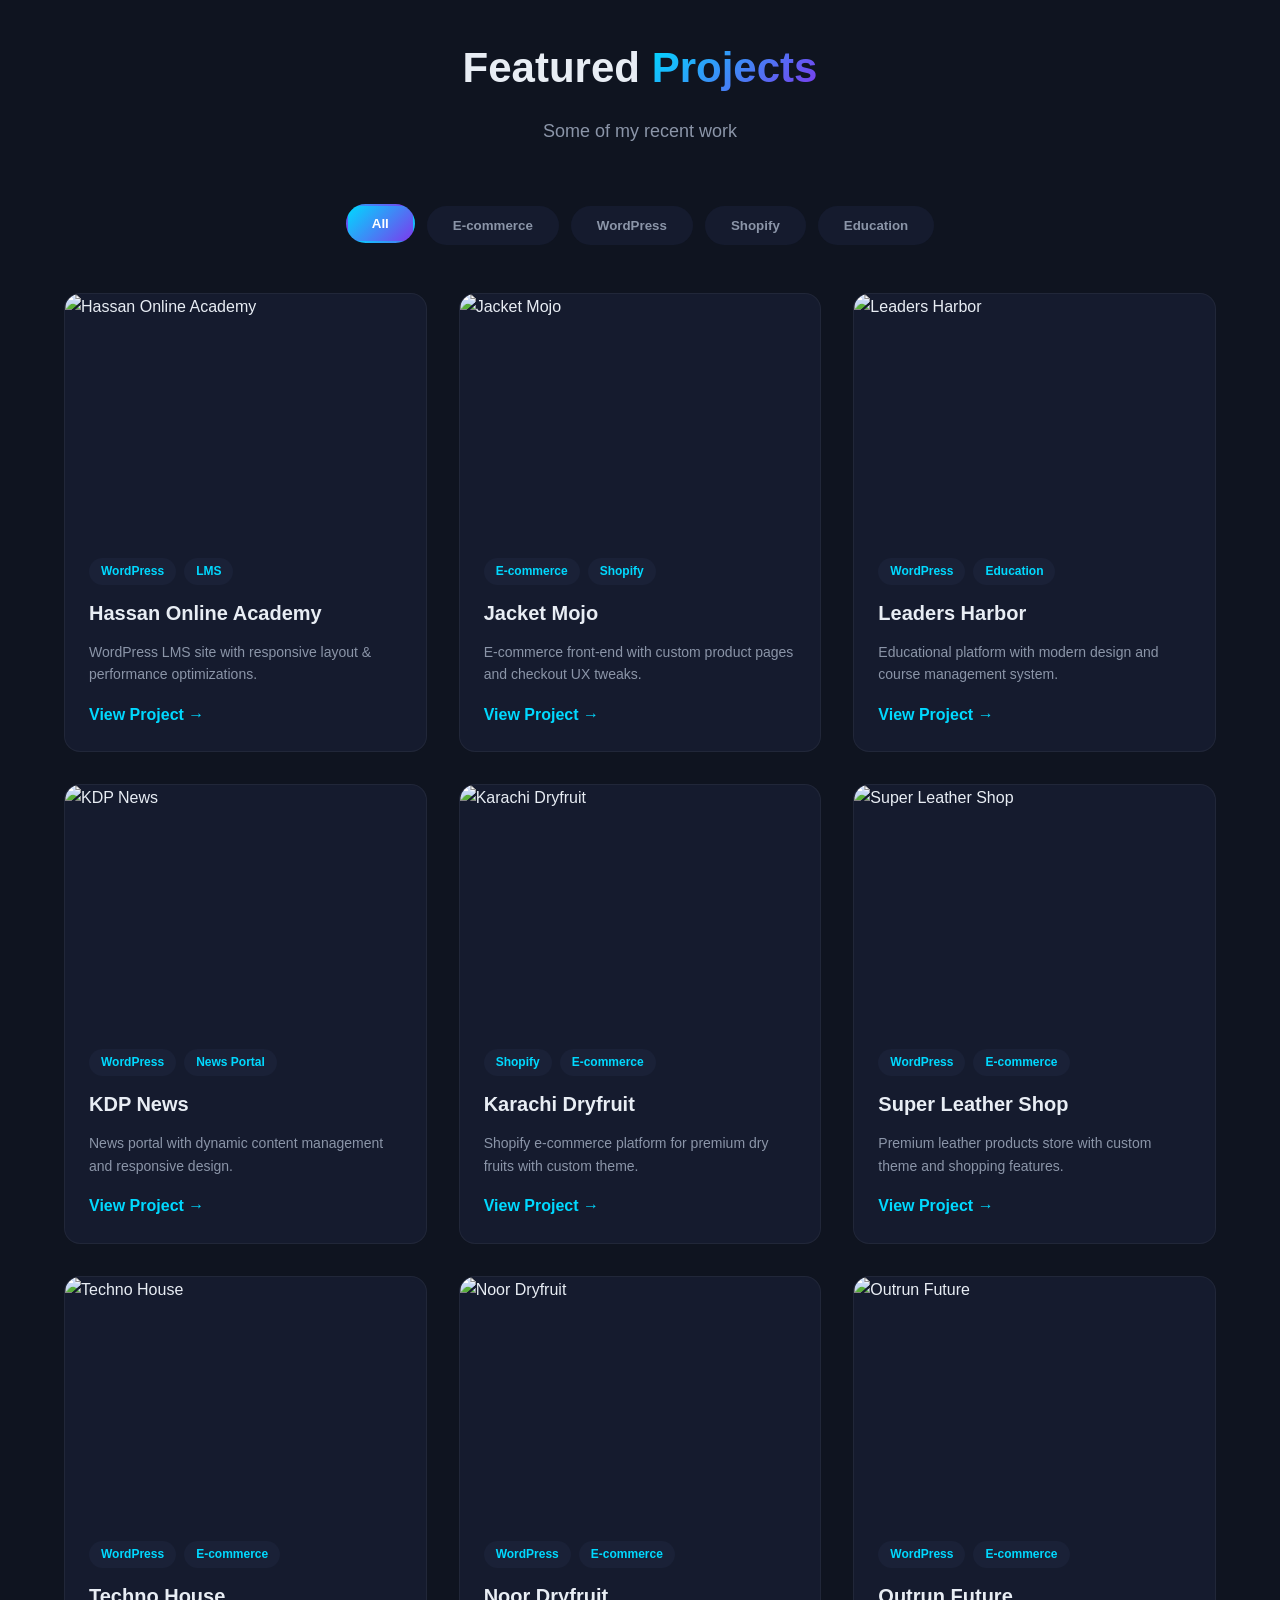
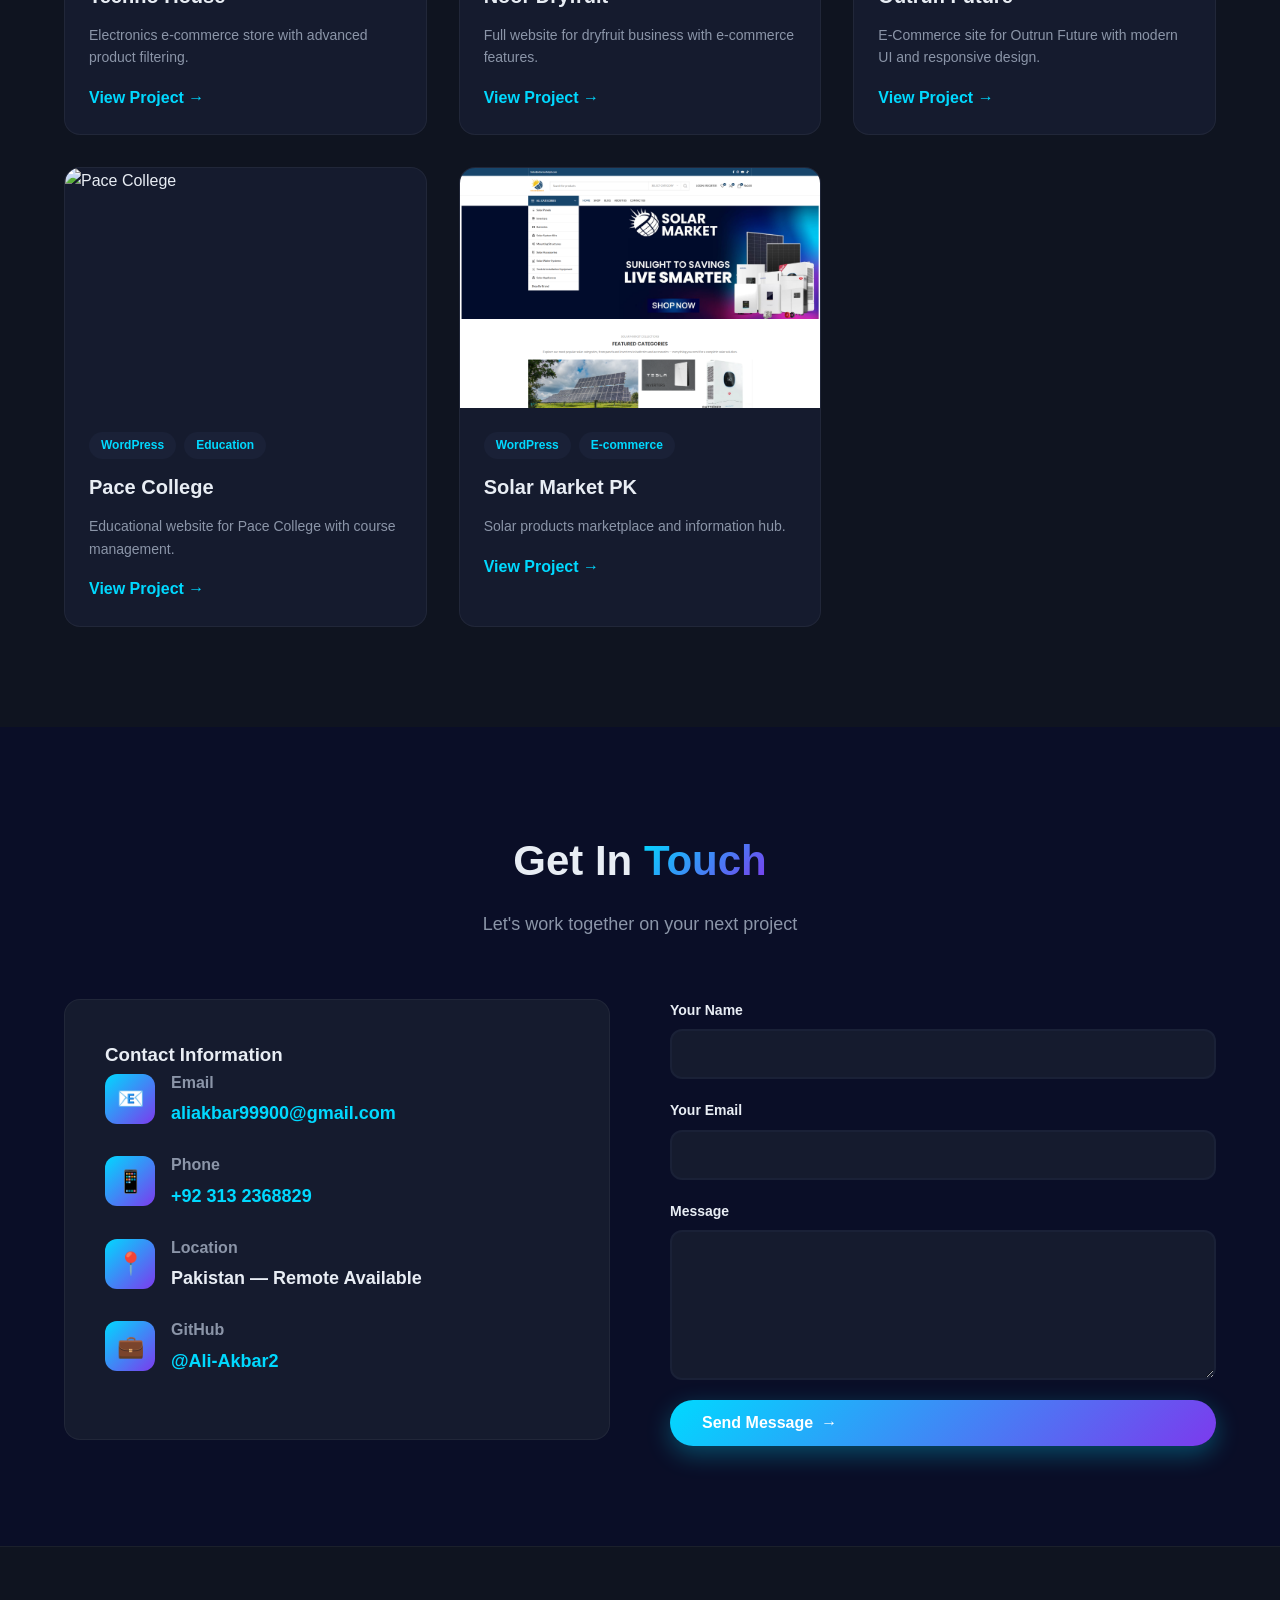
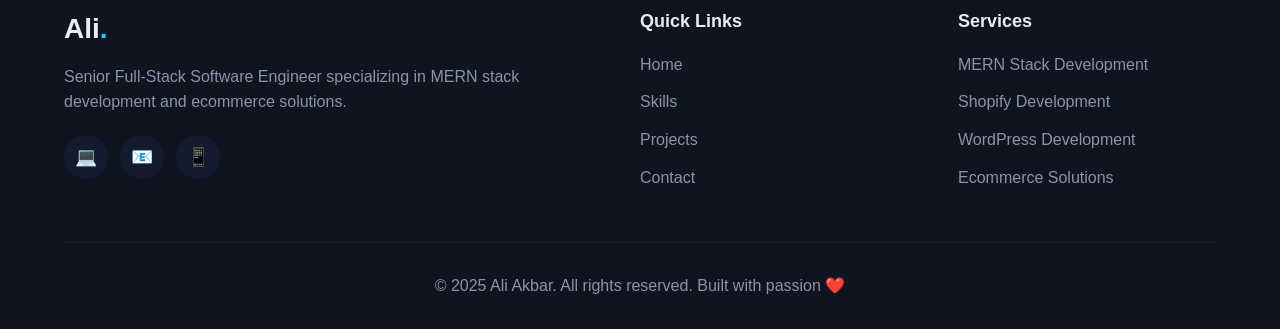
==== commit 13606aa5: "Updated portfolio with animations" ====
--- a/index.html
+++ b/index.html
@@ -1,232 +1,498 @@
 <!DOCTYPE html>
 <html lang="en">
 <head>
-  <meta charset="utf-8" />
-  <meta name="viewport" content="width=device-width,initial-scale=1" />
-  <title>Ali Akbar — WordPress & Frontend Developer | SEO</title>
-
+  <meta charset="UTF-8">
+  <meta name="viewport" content="width=device-width, initial-scale=1.0">
+  <title>Ali Akbar – Senior Full-Stack MERN Developer | Software Engineer</title>
+  
   <!-- SEO Meta Tags -->
-  <meta name="description" content="Ali Akbar — WordPress Developer, Frontend Developer, and SEO Specialist. I build fast, modern, and optimized websites using WordPress, Elementor, HTML, CSS, JavaScript, and React basics." />
-  <meta name="keywords" content="Ali Akbar, WordPress Developer, Frontend Developer, SEO Expert, Elementor, Web Development, Pakistan Developer Portfolio" />
-  <meta name="author" content="Ali Akbar" />
-
-  <!-- Open Graph (Social Sharing) -->
-  <meta property="og:title" content="Ali Akbar — WordPress & Frontend Developer" />
-  <meta property="og:description" content="WordPress Developer & Frontend Developer specializing in SEO, Elementor, and modern responsive websites." />
-  <meta property="og:image" content="assets/profile.jpg" />
-  <meta property="og:url" content="https://ali-akbar2.github.io/Portfolio/" />
-  <meta property="og:type" content="website" />
-
+  <meta name="description" content="Ali Akbar – Senior Full-Stack Software Engineer with 4+ years experience in MERN Stack, Shopify, WordPress. Remote/International availability.">
+  <meta name="keywords" content="Ali Akbar, MERN Stack Developer, Full-Stack Engineer, React.js, Node.js, MongoDB, Shopify Expert, WordPress Developer">
+  
+  <!-- Open Graph -->
+  <meta property="og:title" content="Ali Akbar – Senior Full-Stack MERN Developer">
+  <meta property="og:description" content="Senior Software Engineer specializing in MERN Stack, Shopify & WordPress">
+  <meta property="og:type" content="website">
+  
   <!-- Favicon -->
   <link rel="icon" href="assets/profile.jpg" type="image/png">
-
-  <link rel="stylesheet" href="style.css" />
+  
+  <!-- Stylesheet -->
+  <link rel="stylesheet" href="style.css">
 </head>
 <body>
-  <div class="site">
-    <!-- NAV / HEADER -->
-    <header class="site-header">
-      <div class="container header-inner">
-        <div class="brand">
-          <div class="logo">Ali<span class="logo-dot">.</span></div>
-        </div>
-
-        <nav class="nav" id="main-nav">
+  <!-- Preloader -->
+  <div id="preloader">
+    <div class="loader"></div>
+  </div>
+
+  <!-- Animated Background -->
+  <canvas id="particles"></canvas>
+  <div class="gradient-orb orb-1"></div>
+  <div class="gradient-orb orb-2"></div>
+
+  <!-- Header -->
+  <header id="header">
+    <div class="container">
+      <div class="header-content">
+        <div class="logo">Ali<span style="color: var(--accent);">.</span></div>
+        <nav id="nav">
           <a href="#home">Home</a>
-          <a href="#about">About</a>
+          <a href="#skills">Skills</a>
           <a href="#projects">Projects</a>
           <a href="#contact">Contact</a>
         </nav>
-
-        <button id="hamburger" class="hamburger" aria-label="menu">
-          <span></span><span></span><span></span>
+        <button class="theme-toggle" id="theme-toggle" aria-label="Toggle theme">🌙</button>
+        <button class="hamburger" id="hamburger">
+          <span></span>
+          <span></span>
+          <span></span>
         </button>
       </div>
-    </header>
-
-    <!-- HERO -->
-    <section id="home" class="hero">
-      <div class="container hero-grid">
-        <div class="hero-left">
-          <p class="eyebrow">Hello<span class="accent">.</span></p>
-          <h1>I'm <span class="name">Ali Akbar</span><br /><span class="role">WordPress & Frontend Developer | SEO</span></h1>
-          <p class="lead">I build fast, accessible & modern websites using WordPress, Elementor, HTML/CSS/JS, React basics, and SEO techniques.</p>
-          <div class="hero-ctas">
-            <a class="btn primary" href="#contact">Got a project?</a>
-            <a class="btn outline" href="assets/Frontend Developer.pdf" target="_blank">My resume</a>
-          </div>
-
-          <ul class="skills-inline" aria-hidden="true">
-            <li>WordPress</li>
-            <li>Elementor</li>
-            <li>HTML5</li>
-            <li>CSS3</li>
-            <li>JavaScript</li>
-            <li>React Basics</li>
-            <li>SEO</li>
+    </div>
+  </header>
+
+  <!-- Hero Section -->
+  <section class="hero" id="home">
+    <div class="container">
+      <div class="hero-grid">
+        <div class="hero-content fade-in">
+          <h1>
+            Hi, I'm <span class="gradient-text">Ali Akbar</span>
+          </h1>
+          <div class="typing-container">
+            <span id="typed-text"></span>
+          </div>
+          <p class="hero-description">
+            Senior Full-Stack Software Engineer with 4+ years of professional experience in MERN stack development, 
+            ecommerce platforms, and web application optimization. Remote/International availability.
+          </p>
+          <div class="hero-stats">
+            <div class="stat-item">
+              <div class="stat-number" data-target="4">0</div>
+              <div class="stat-label">Years Experience</div>
+            </div>
+            <div class="stat-item">
+              <div class="stat-number" data-target="50">0</div>
+              <div class="stat-label">Projects Completed</div>
+            </div>
+            <div class="stat-item">
+              <div class="stat-number" data-target="100">0</div>
+              <div class="stat-label">Happy Clients</div>
+            </div>
+          </div>
+          <div class="hero-buttons">
+            <a href="#contact" class="btn btn-primary">
+              <span>Get In Touch</span>
+              <span>→</span>
+            </a>
+            <a href="assets/Ali_Akbar_Senior_Full_Stack_MERN_Developer_CV.pdf" target="_blank" class="btn btn-secondary">
+              <span>Download CV</span>
+              <span>↓</span>
+            </a>
+          </div>
+        </div>
+        <div class="hero-image fade-in">
+          <div class="profile-wrapper">
+            <img src="assets/profile.png" alt="Ali Akbar" class="profile-img">
+            <div class="profile-ring"></div>
+            <div class="floating-badge badge-1">
+              <span>⚡</span>
+              <span>MERN Stack</span>
+            </div>
+            <div class="floating-badge badge-2">
+              <span>🚀</span>
+              <span>Remote Available</span>
+            </div>
+          </div>
+        </div>
+      </div>
+    </div>
+  </section>
+
+  <!-- Skills Section -->
+  <section class="skills-section" id="skills">
+    <div class="container">
+      <h2 class="section-title fade-in">Technical <span class="gradient-text">Skills</span></h2>
+      <p class="section-subtitle fade-in">Technologies I work with</p>
+      <div class="skills-grid">
+        <div class="skill-card fade-in">
+          <div class="skill-header">
+            <span class="skill-name">React.js</span>
+            <span class="skill-percent">95%</span>
+          </div>
+          <div class="skill-bar">
+            <div class="skill-progress" data-progress="95"></div>
+          </div>
+        </div>
+        <div class="skill-card fade-in">
+          <div class="skill-header">
+            <span class="skill-name">Node.js & Express</span>
+            <span class="skill-percent">92%</span>
+          </div>
+          <div class="skill-bar">
+            <div class="skill-progress" data-progress="92"></div>
+          </div>
+        </div>
+        <div class="skill-card fade-in">
+          <div class="skill-header">
+            <span class="skill-name">MongoDB</span>
+            <span class="skill-percent">90%</span>
+          </div>
+          <div class="skill-bar">
+            <div class="skill-progress" data-progress="90"></div>
+          </div>
+        </div>
+        <div class="skill-card fade-in">
+          <div class="skill-header">
+            <span class="skill-name">JavaScript (ES6+)</span>
+            <span class="skill-percent">93%</span>
+          </div>
+          <div class="skill-bar">
+            <div class="skill-progress" data-progress="93"></div>
+          </div>
+        </div>
+        <div class="skill-card fade-in">
+          <div class="skill-header">
+            <span class="skill-name">Shopify Development</span>
+            <span class="skill-percent">88%</span>
+          </div>
+          <div class="skill-bar">
+            <div class="skill-progress" data-progress="88"></div>
+          </div>
+        </div>
+        <div class="skill-card fade-in">
+          <div class="skill-header">
+            <span class="skill-name">WordPress & CMS</span>
+            <span class="skill-percent">85%</span>
+          </div>
+          <div class="skill-bar">
+            <div class="skill-progress" data-progress="85"></div>
+          </div>
+        </div>
+      </div>
+    </div>
+  </section>
+
+  <!-- Projects Section -->
+  <section class="projects-section" id="projects">
+    <div class="container">
+      <h2 class="section-title fade-in">Featured <span class="gradient-text">Projects</span></h2>
+      <p class="section-subtitle fade-in">Some of my recent work</p>
+      
+      <div class="filter-buttons">
+        <button class="filter-btn active" data-filter="all">All</button>
+        <button class="filter-btn" data-filter="ecommerce">E-commerce</button>
+        <button class="filter-btn" data-filter="wordpress">WordPress</button>
+        <button class="filter-btn" data-filter="shopify">Shopify</button>
+        <button class="filter-btn" data-filter="education">Education</button>
+      </div>
+
+      <div class="projects-grid" id="projects-grid">
+        <!-- Hassan Online Academy -->
+        <div class="project-card fade-in" data-category="wordpress education">
+          <div class="project-image-wrapper">
+            <img src="Project Images/hassanonlineacademy.png" alt="Hassan Online Academy" class="project-image">
+          </div>
+          <div class="project-content">
+            <div class="project-tags">
+              <span class="tag">WordPress</span>
+              <span class="tag">LMS</span>
+            </div>
+            <h3 class="project-title">Hassan Online Academy</h3>
+            <p class="project-description">WordPress LMS site with responsive layout & performance optimizations.</p>
+            <a href="https://hassanonlineacademy.org/" target="_blank" class="project-link">
+              View Project →
+            </a>
+          </div>
+        </div>
+
+        <!-- Jacket Mojo -->
+        <div class="project-card fade-in" data-category="ecommerce shopify">
+          <div class="project-image-wrapper">
+            <img src="Project Images/jacketmojo.png" alt="Jacket Mojo" class="project-image">
+          </div>
+          <div class="project-content">
+            <div class="project-tags">
+              <span class="tag">E-commerce</span>
+              <span class="tag">Shopify</span>
+            </div>
+            <h3 class="project-title">Jacket Mojo</h3>
+            <p class="project-description">E-commerce front-end with custom product pages and checkout UX tweaks.</p>
+            <a href="https://jacketmojo.com/" target="_blank" class="project-link">
+              View Project →
+            </a>
+          </div>
+        </div>
+
+        <!-- Leaders Harbor -->
+        <div class="project-card fade-in" data-category="wordpress education">
+          <div class="project-image-wrapper">
+            <img src="Project Images/leadersharbor.png" alt="Leaders Harbor" class="project-image">
+          </div>
+          <div class="project-content">
+            <div class="project-tags">
+              <span class="tag">WordPress</span>
+              <span class="tag">Education</span>
+            </div>
+            <h3 class="project-title">Leaders Harbor</h3>
+            <p class="project-description">Educational platform with modern design and course management system.</p>
+            <a href="https://leadersharbor.pk/" target="_blank" class="project-link">
+              View Project →
+            </a>
+          </div>
+        </div>
+
+        <!-- KDP News -->
+        <div class="project-card fade-in" data-category="wordpress">
+          <div class="project-image-wrapper">
+            <img src="Project Images/kdpnews.png" alt="KDP News" class="project-image">
+          </div>
+          <div class="project-content">
+            <div class="project-tags">
+              <span class="tag">WordPress</span>
+              <span class="tag">News Portal</span>
+            </div>
+            <h3 class="project-title">KDP News</h3>
+            <p class="project-description">News portal with dynamic content management and responsive design.</p>
+            <a href="https://www.kdpnews.com/" target="_blank" class="project-link">
+              View Project →
+            </a>
+          </div>
+        </div>
+
+        <!-- Karachi Dryfruit -->
+        <div class="project-card fade-in" data-category="ecommerce shopify">
+          <div class="project-image-wrapper">
+            <img src="Project Images/karachidryfruit.png" alt="Karachi Dryfruit" class="project-image">
+          </div>
+          <div class="project-content">
+            <div class="project-tags">
+              <span class="tag">Shopify</span>
+              <span class="tag">E-commerce</span>
+            </div>
+            <h3 class="project-title">Karachi Dryfruit</h3>
+            <p class="project-description">Shopify e-commerce platform for premium dry fruits with custom theme.</p>
+            <a href="https://karachidryfruit.com/" target="_blank" class="project-link">
+              View Project →
+            </a>
+          </div>
+        </div>
+
+        <!-- Super Leather Shop -->
+        <div class="project-card fade-in" data-category="ecommerce wordpress">
+          <div class="project-image-wrapper">
+            <img src="Project Images/superleathershop.png" alt="Super Leather Shop" class="project-image">
+          </div>
+          <div class="project-content">
+            <div class="project-tags">
+              <span class="tag">WordPress</span>
+              <span class="tag">E-commerce</span>
+            </div>
+            <h3 class="project-title">Super Leather Shop</h3>
+            <p class="project-description">Premium leather products store with custom theme and shopping features.</p>
+            <a href="https://superleathershop.com/" target="_blank" class="project-link">
+              View Project →
+            </a>
+          </div>
+        </div>
+
+        <!-- Techno House -->
+        <div class="project-card fade-in" data-category="ecommerce wordpress">
+          <div class="project-image-wrapper">
+            <img src="Project Images/technohouse.png" alt="Techno House" class="project-image">
+          </div>
+          <div class="project-content">
+            <div class="project-tags">
+              <span class="tag">WordPress</span>
+              <span class="tag">E-commerce</span>
+            </div>
+            <h3 class="project-title">Techno House</h3>
+            <p class="project-description">Electronics e-commerce store with advanced product filtering.</p>
+            <a href="https://technohouse.com.pk/" target="_blank" class="project-link">
+              View Project →
+            </a>
+          </div>
+        </div>
+
+        <!-- Noor Dryfruit -->
+        <div class="project-card fade-in" data-category="ecommerce wordpress">
+          <div class="project-image-wrapper">
+            <img src="Project Images/Noor Dryfruit website.png" alt="Noor Dryfruit" class="project-image">
+          </div>
+          <div class="project-content">
+            <div class="project-tags">
+              <span class="tag">WordPress</span>
+              <span class="tag">E-commerce</span>
+            </div>
+            <h3 class="project-title">Noor Dryfruit</h3>
+            <p class="project-description">Full website for dryfruit business with e-commerce features.</p>
+            <a href="https://noordryfruit.com/" target="_blank" class="project-link">
+              View Project →
+            </a>
+          </div>
+        </div>
+
+        <!-- Outrun Future -->
+        <div class="project-card fade-in" data-category="ecommerce wordpress">
+          <div class="project-image-wrapper">
+            <img src="Project Images/Outrun Future website.png" alt="Outrun Future" class="project-image">
+          </div>
+          <div class="project-content">
+            <div class="project-tags">
+              <span class="tag">WordPress</span>
+              <span class="tag">E-commerce</span>
+            </div>
+            <h3 class="project-title">Outrun Future</h3>
+            <p class="project-description">E-Commerce site for Outrun Future with modern UI and responsive design.</p>
+            <a href="https://outrunfuture.com/" target="_blank" class="project-link">
+              View Project →
+            </a>
+          </div>
+        </div>
+
+        <!-- Pace College -->
+        <div class="project-card fade-in" data-category="wordpress education">
+          <div class="project-image-wrapper">
+            <img src="Project Images/pcas-edu-pk.png" alt="Pace College" class="project-image">
+          </div>
+          <div class="project-content">
+            <div class="project-tags">
+              <span class="tag">WordPress</span>
+              <span class="tag">Education</span>
+            </div>
+            <h3 class="project-title">Pace College</h3>
+            <p class="project-description">Educational website for Pace College with course management.</p>
+            <a href="https://pcas.edu.pk/" target="_blank" class="project-link">
+              View Project →
+            </a>
+          </div>
+        </div>
+
+        <!-- Solar Market PK -->
+        <div class="project-card fade-in" data-category="ecommerce wordpress">
+          <div class="project-image-wrapper">
+            <img src="Project Images/solarmarketpk.png" alt="Solar Market PK" class="project-image">
+          </div>
+          <div class="project-content">
+            <div class="project-tags">
+              <span class="tag">WordPress</span>
+              <span class="tag">E-commerce</span>
+            </div>
+            <h3 class="project-title">Solar Market PK</h3>
+            <p class="project-description">Solar products marketplace and information hub.</p>
+            <a href="https://solarmarketpk.com/" target="_blank" class="project-link">
+              View Project →
+            </a>
+          </div>
+        </div>
+      </div>
+    </div>
+  </section>
+
+  <!-- Contact Section -->
+  <section class="contact-section" id="contact">
+    <div class="container">
+      <h2 class="section-title fade-in">Get In <span class="gradient-text">Touch</span></h2>
+      <p class="section-subtitle fade-in">Let's work together on your next project</p>
+      
+      <div class="contact-grid">
+        <div class="contact-info fade-in">
+          <h3>Contact Information</h3>
+          <div class="contact-item">
+            <div class="contact-icon">📧</div>
+            <div class="contact-details">
+              <h4>Email</h4>
+              <p><a href="mailto:aliakbar99900@gmail.com">aliakbar99900@gmail.com</a></p>
+            </div>
+          </div>
+          <div class="contact-item">
+            <div class="contact-icon">📱</div>
+            <div class="contact-details">
+              <h4>Phone</h4>
+              <p><a href="tel:+923132368829">+92 313 2368829</a></p>
+            </div>
+          </div>
+          <div class="contact-item">
+            <div class="contact-icon">📍</div>
+            <div class="contact-details">
+              <h4>Location</h4>
+              <p>Pakistan — Remote Available</p>
+            </div>
+          </div>
+          <div class="contact-item">
+            <div class="contact-icon">💼</div>
+            <div class="contact-details">
+              <h4>GitHub</h4>
+              <p><a href="https://github.com/Ali-Akbar2" target="_blank">@Ali-Akbar2</a></p>
+            </div>
+          </div>
+        </div>
+
+        <form class="contact-form fade-in" id="contact-form">
+          <div class="form-group">
+            <label for="name">Your Name</label>
+            <input type="text" id="name" name="name" required>
+          </div>
+          <div class="form-group">
+            <label for="email">Your Email</label>
+            <input type="email" id="email" name="email" required>
+          </div>
+          <div class="form-group">
+            <label for="message">Message</label>
+            <textarea id="message" name="message" required></textarea>
+          </div>
+          <button type="submit" class="btn btn-primary">
+            <span>Send Message</span>
+            <span>→</span>
+          </button>
+        </form>
+      </div>
+    </div>
+  </section>
+
+  <!-- Footer -->
+  <footer>
+    <div class="container">
+      <div class="footer-content">
+        <div class="footer-brand">
+          <h3>Ali<span style="color: var(--accent);">.</span></h3>
+          <p>Senior Full-Stack Software Engineer specializing in MERN stack development and ecommerce solutions.</p>
+          <div class="social-links">
+            <a href="https://github.com/Ali-Akbar2" target="_blank" class="social-link">💻</a>
+            <a href="mailto:aliakbar99900@gmail.com" class="social-link">📧</a>
+            <a href="tel:+923132368829" class="social-link">📱</a>
+          </div>
+        </div>
+        <div class="footer-links">
+          <h4>Quick Links</h4>
+          <ul>
+            <li><a href="#home">Home</a></li>
+            <li><a href="#skills">Skills</a></li>
+            <li><a href="#projects">Projects</a></li>
+            <li><a href="#contact">Contact</a></li>
           </ul>
         </div>
-
-        <div class="hero-right">
-          <div class="profile-wrap">
-            <img class="profile" src="assets/profile.jpg" alt="Ali Akbar — profile" />
-            <div class="ring"></div>
-            <div class="decor-left"></div>
-            <div class="decor-right"></div>
-          </div>
-        </div>
-      </div>
-    </section>
-
-    <!-- ABOUT -->
-    <section id="about" class="about container">
-      <div class="about-grid">
-        <div class="about-cards">
-          <div class="service">
-            <div class="service-body">
-              <h3>WordPress Development</h3>
-              <p>Custom Elementor websites, theme customization, plugin setup, and fast-loading sites.</p>
-            </div>
-          </div>
-
-          <div class="service">
-            <div class="service-body">
-              <h3>Frontend Development</h3>
-              <p>Pixel-perfect responsive websites using HTML, CSS, JavaScript, and React basics.</p>
-            </div>
-          </div>
-
-          <div class="service">
-            <div class="service-body">
-              <h3>SEO Optimization</h3>
-              <p>On-page SEO, speed optimization, keyword research, and ranking improvements.</p>
-            </div>
-          </div>
-        </div>
-
-        <div class="about-text">
-          <h2>About me</h2>
-          <p>I started with web design and moved into development. I enjoy building clean, accessible websites and converting designs into production-ready WordPress themes. Currently pursuing advanced diploma in software engineering at Aptech.</p>
-        </div>
-      </div>
-    </section>
-
-    <!-- PROJECTS -->
-    <section id="projects" class="projects container">
-      <h2 class="section-title">Projects</h2>
-      <div class="projects-grid">
-        <article class="project-card">
-          <img src="Project Images/hassanonlineacademy.png" alt="Hassan Online Academy" />
-          <div class="project-info">
-            <h3>Hassan Online Academy</h3>
-            <p>WordPress LMS site with responsive layout & performance optimizations.</p>
-            <a class="project-link" href="https://hassanonlineacademy.org/" target="_blank">View project</a>
-          </div>
-        </article>
-        <article class="project-card">
-          <img src="Project Images/jacketmojo.png" alt="Jacket Mojo" />
-          <div class="project-info">
-            <h3>Jacket Mojo</h3>
-            <p>E-commerce front-end with custom product pages and checkout UX tweaks.</p>
-            <a class="project-link" href="https://jacketmojo.com/" target="_blank">View project</a>
-          </div>
-        </article>
-        <article class="project-card">
-          <img src="Project Images/kannuajattarhouse-mobile.png" alt="Kannuaj attar House Mobile" />
-          <div class="project-info">
-            <h3>Kannuaj attar House (Mobile)</h3>
-            <p>Mobile version for Kannuaj attar House.</p>
-            <a class="project-link" href="https://kannuajattarhouse.com/" target="_blank">View project</a>
-          </div>
-        </article>
-        <article class="project-card">
-          <img src="Project Images/kannuajattarhouse.png" alt="Kannuaj attar House" />
-          <div class="project-info">
-            <h3>Kannuaj attar House</h3>
-            <p>E-Commerce website with custom features.</p>
-            <a class="project-link" href="https://kannuajattarhouse.com/" target="_blank">View project</a>
-          </div>
-        </article>
-        <article class="project-card">
-          <img src="Project Images/mobile view noordryfruit.png" alt="Noor Dryfruit Mobile View" />
-          <div class="project-info">
-            <h3>Noor Dryfruit (Mobile)</h3>
-            <p>Mobile-friendly store and marketing landing pages.</p>
-            <a class="project-link" href="https://noordryfruit.com/" target="_blank">View project</a>
-          </div>
-        </article>
-        <article class="project-card">
-          <img src="Project Images/Noor Dryfruit website.png" alt="Noor Dryfruit Website" />
-          <div class="project-info">
-            <h3>Noor Dryfruit Website</h3>
-            <p>Full website for dryfruit business with e-commerce features.</p>
-            <a class="project-link" href="https://noordryfruit.com/" target="_blank">View project</a>
-          </div>
-        </article>
-        <article class="project-card">
-          <img src="Project Images/Outrun Future website.png" alt="Outrun Future Website" />
-          <div class="project-info">
-            <h3>Outrun Future Website</h3>
-            <p>E-Commerce site for Outrun Future with modern UI.</p>
-            <a class="project-link" href="https://outrunfuture.com/" target="_blank">View project</a>
-          </div>
-        </article>
-        <article class="project-card">
-          <img src="Project Images/outrunfuture Mobile view.png" alt="Outrun Future Mobile View" />
-          <div class="project-info">
-            <h3>Outrun Future (Mobile)</h3>
-            <p>Mobile version for Outrun Future website.</p>
-            <a class="project-link" href="https://outrunfuture.com/" target="_blank">View project</a>
-          </div>
-        </article>
-        <article class="project-card">
-          <img src="Project Images/pcas-edu-pk.png" alt="Pace College" />
-          <div class="project-info">
-            <h3>Pace College</h3>
-            <p>Educational website for Pace College.</p>
-            <a class="project-link" href="https://pcas.edu.pk/" target="_blank">View project</a>
-          </div>
-        </article>
-        <article class="project-card">
-          <img src="Project Images/solarmarketpk.png" alt="Solar Market PK" />
-          <div class="project-info">
-            <h3>Solar Market PK</h3>
-            <p>Solar products marketplace and information hub.</p>
-            <a class="project-link" href="https://solarmarketpk.com/" target="_blank">View project</a>
-          </div>
-        </article>
-        <article class="project-card">
-          <img src="Project Images/urbanenergy.png" alt="Urban Energy" />
-          <div class="project-info">
-            <h3>Urban Energy</h3>
-            <p>Solar energy solutions website with service listings.</p>
-            <a class="project-link" href="https://urbanenergy.pk/" target="_blank">View project</a>
-          </div>
-        </article>
-      </div>
-    </section>
-
-    <!-- CONTACT -->
-    <section id="contact" class="contact container">
-      <h2 class="section-title">Contact</h2>
-      <div class="contact-grid">
-        <div class="contact-card">
-          <h3>Let's build something</h3>
-          <p>Email me at <a href="mailto:aliakbar99900@gmail.com">aliakbar99900@gmail.com</a></p>
-          <p>Phone: <a href="tel:+923132368829">+92 313 2368829</a></p>
-          <p>GitHub: <a href="https://github.com/Ali-Akbar2" target="_blank">@Ali-Akbar2</a></p>
-        </div>
-      </div>
-    </section>
-
-    <!-- FOOTER -->
-    <footer class="site-footer">
-      <div class="container footer-inner">
-        <p>© 2025 Ali Akbar — Built with ❤️ • WordPress & Frontend Developer | SEO</p>
-      </div>
-    </footer>
-  </div>
-
+        <div class="footer-links">
+          <h4>Services</h4>
+          <ul>
+            <li><a href="#">MERN Stack Development</a></li>
+            <li><a href="#">Shopify Development</a></li>
+            <li><a href="#">WordPress Development</a></li>
+            <li><a href="#">Ecommerce Solutions</a></li>
+          </ul>
+        </div>
+      </div>
+      <div class="footer-bottom">
+        <p>© 2025 Ali Akbar. All rights reserved. Built with passion ❤️</p>
+      </div>
+    </div>
+  </footer>
+
+  <!-- Scroll to Top -->
+  <div class="scroll-top" id="scroll-top">↑</div>
+
+  <!-- JavaScript -->
   <script src="script.js"></script>
 </body>
-</html>
+</html>
--- a/style.css
+++ b/style.css
@@ -1,282 +1,928 @@
-/* -------------------------
-   BASE / THEME (dark)
-   ------------------------- */
-:root{
-  --bg:#0f1216;
-  --surface:#12161a;
-  --muted:#9aa3ad;
-  --accent:#ff6b5e;
-  --accent-2:#ff8b66;
-  --glass: rgba(255,255,255,0.03);
-  --card-shadow: 0 8px 30px rgba(2,6,23,0.6);
-  --radius: 14px;
-  --container:1100px;
-}
-
-*{box-sizing:border-box}
-html,body{height:100%}
-body{
-  margin:0;
-  font-family: Inter, ui-sans-serif, system-ui, -apple-system, "Segoe UI", Roboto, "Helvetica Neue", Arial;
-  background: radial-gradient(1200px 600px at 10% 10%, rgba(255,107,94,0.06), transparent 6%),
-              linear-gradient(180deg,var(--bg), #06070a 120%);
-  color:#e7eef3;
-  -webkit-font-smoothing:antialiased;
-  -moz-osx-font-smoothing:grayscale;
-  line-height:1.5;
-}
-
-/* container helper */
-.container{
-  max-width:var(--container);
-  margin:0 auto;
-  padding:28px 20px;
-}
-
-/* header */
-.site-header{
-  position:sticky;
-  top:0;
-  z-index:60;
-  backdrop-filter: blur(6px);
-  background: linear-gradient(180deg, rgba(16,18,20,0.55), rgba(16,18,20,0.25));
-  border-bottom: 1px solid rgba(255,255,255,0.03);
-}
-
-.header-inner{
-  display:flex;
-  align-items:center;
-  gap:20px;
-  justify-content:space-between;
-}
-
-/* brand */
-.brand .logo{
-  font-weight:700;
-  letter-spacing:0.6px;
-  font-size:18px;
-  color:#fff;
-}
-.logo-dot{
-  color:var(--accent);
-  margin-left:6px;
-}
-
-/* nav */
-
-/* Navigation - Responsive */
-.nav {
-  display: flex;
-  gap: 18px;
-  align-items: center;
-}
-.nav a {
-  color: var(--muted);
+/* ===== BASE & THEME ===== */
+:root {
+  --bg: #0a0e27;
+  --bg-secondary: #0f1420;
+  --surface: #151b2e;
+  --surface-light: #1a2137;
+  --text: #e8edf4;
+  --text-muted: #8b95a8;
+  --accent: #00d9ff;
+  --accent-2: #7c3aed;
+  --gradient: linear-gradient(135deg, #00d9ff 0%, #7c3aed 100%);
+  --gradient-reverse: linear-gradient(135deg, #7c3aed 0%, #00d9ff 100%);
+  --shadow: 0 10px 40px rgba(0, 217, 255, 0.1);
+  --radius: 16px;
+  --transition: all 0.3s cubic-bezier(0.4, 0, 0.2, 1);
+}
+
+[data-theme="light"] {
+  --bg: #f8f9fc;
+  --bg-secondary: #ffffff;
+  --surface: #ffffff;
+  --surface-light: #f1f3f8;
+  --text: #1a1d29;
+  --text-muted: #64748b;
+  --shadow: 0 10px 40px rgba(0, 0, 0, 0.08);
+}
+
+* {
+  margin: 0;
+  padding: 0;
+  box-sizing: border-box;
+}
+
+html {
+  scroll-behavior: smooth;
+}
+
+body {
+  font-family: 'Inter', -apple-system, BlinkMacSystemFont, 'Segoe UI', sans-serif;
+  background: var(--bg);
+  color: var(--text);
+  line-height: 1.6;
+  overflow-x: hidden;
+}
+
+/* ===== ANIMATED BACKGROUND ===== */
+#particles {
+  position: fixed;
+  top: 0;
+  left: 0;
+  width: 100%;
+  height: 100%;
+  z-index: 0;
+  opacity: 0.4;
+}
+
+.gradient-orb {
+  position: fixed;
+  border-radius: 50%;
+  filter: blur(80px);
+  opacity: 0.3;
+  animation: float 20s infinite ease-in-out;
+  z-index: 0;
+}
+
+.orb-1 {
+  width: 500px;
+  height: 500px;
+  background: var(--accent);
+  top: -200px;
+  right: -200px;
+  animation-delay: 0s;
+}
+
+.orb-2 {
+  width: 400px;
+  height: 400px;
+  background: var(--accent-2);
+  bottom: -150px;
+  left: -150px;
+  animation-delay: 5s;
+}
+
+@keyframes float {
+  0%, 100% { transform: translate(0, 0) scale(1); }
+  33% { transform: translate(50px, -50px) scale(1.1); }
+  66% { transform: translate(-30px, 30px) scale(0.9); }
+}
+
+/* ===== PRELOADER ===== */
+#preloader {
+  position: fixed;
+  top: 0;
+  left: 0;
+  width: 100%;
+  height: 100%;
+  background: var(--bg);
+  display: flex;
+  align-items: center;
+  justify-content: center;
+  z-index: 9999;
+  transition: opacity 0.5s, visibility 0.5s;
+}
+
+#preloader.hidden {
+  opacity: 0;
+  visibility: hidden;
+}
+
+.loader {
+  width: 60px;
+  height: 60px;
+  border: 4px solid var(--surface);
+  border-top: 4px solid var(--accent);
+  border-radius: 50%;
+  animation: spin 1s linear infinite;
+}
+
+@keyframes spin {
+  to { transform: rotate(360deg); }
+}
+
+/* ===== CONTAINER ===== */
+.container {
+  max-width: 1200px;
+  margin: 0 auto;
+  padding: 0 24px;
+  position: relative;
+  z-index: 1;
+}
+
+/* ===== HEADER ===== */
+header {
+  position: fixed;
+  top: 0;
+  left: 0;
+  width: 100%;
+  padding: 20px 0;
+  backdrop-filter: blur(20px);
+  background: rgba(10, 14, 39, 0.8);
+  border-bottom: 1px solid rgba(255, 255, 255, 0.05);
+  z-index: 1000;
+  transition: var(--transition);
+}
+
+header.scrolled {
+  padding: 12px 0;
+  box-shadow: var(--shadow);
+}
+
+.header-content {
+  display: flex;
+  justify-content: space-between;
+  align-items: center;
+}
+
+.logo {
+  font-size: 24px;
+  font-weight: 700;
+  background: var(--gradient);
+  -webkit-background-clip: text;
+  -webkit-text-fill-color: transparent;
+  background-clip: text;
+}
+
+nav {
+  display: flex;
+  gap: 32px;
+  align-items: center;
+}
+
+nav a {
+  color: var(--text-muted);
   text-decoration: none;
-  font-weight: 600;
-  font-size: 14px;
-  padding: 8px 10px;
-  border-radius: 8px;
-}
-.nav a:hover {
-  color: #fff;
-  background: rgba(255,255,255,0.02);
-}
-
-.hamburger {
-  background: transparent;
+  font-weight: 500;
+  transition: var(--transition);
+  position: relative;
+}
+
+nav a:hover {
+  color: var(--accent);
+}
+
+nav a::after {
+  content: '';
+  position: absolute;
+  bottom: -4px;
+  left: 0;
+  width: 0;
+  height: 2px;
+  background: var(--gradient);
+  transition: width 0.3s;
+}
+
+nav a:hover::after {
+  width: 100%;
+}
+
+.theme-toggle {
+  background: var(--surface);
   border: none;
   width: 44px;
   height: 44px;
+  border-radius: 50%;
+  cursor: pointer;
+  display: flex;
+  align-items: center;
+  justify-content: center;
+  transition: var(--transition);
+  font-size: 20px;
+}
+
+.theme-toggle:hover {
+  transform: rotate(180deg);
+  background: var(--surface-light);
+}
+
+.hamburger {
   display: none;
-  align-items: center;
+  flex-direction: column;
+  gap: 6px;
+  background: transparent;
+  border: none;
+  cursor: pointer;
+  padding: 8px;
+}
+
+.hamburger span {
+  width: 28px;
+  height: 3px;
+  background: var(--text);
+  border-radius: 2px;
+  transition: var(--transition);
+}
+
+.hamburger.active span:nth-child(1) {
+  transform: rotate(45deg) translate(8px, 8px);
+}
+
+.hamburger.active span:nth-child(2) {
+  opacity: 0;
+}
+
+.hamburger.active span:nth-child(3) {
+  transform: rotate(-45deg) translate(7px, -7px);
+}
+
+/* ===== HERO ===== */
+.hero {
+  min-height: 100vh;
+  display: flex;
+  align-items: center;
+  padding: 120px 0 80px;
+}
+
+.hero-grid {
+  display: grid;
+  grid-template-columns: 1.2fr 1fr;
+  gap: 60px;
+  align-items: center;
+}
+
+.hero-content h1 {
+  font-size: 56px;
+  font-weight: 800;
+  line-height: 1.1;
+  margin-bottom: 16px;
+}
+
+.gradient-text {
+  background: var(--gradient);
+  -webkit-background-clip: text;
+  -webkit-text-fill-color: transparent;
+  background-clip: text;
+}
+
+.typing-container {
+  height: 40px;
+  margin-bottom: 24px;
+}
+
+#typed-text {
+  font-size: 28px;
+  font-weight: 600;
+  color: var(--accent);
+}
+
+.hero-description {
+  font-size: 18px;
+  color: var(--text-muted);
+  margin-bottom: 32px;
+  max-width: 600px;
+}
+
+.hero-stats {
+  display: flex;
+  gap: 40px;
+  margin-bottom: 32px;
+  flex-wrap: wrap;
+}
+
+.stat-item {
+  text-align: center;
+}
+
+.stat-number {
+  font-size: 36px;
+  font-weight: 800;
+  background: var(--gradient);
+  -webkit-background-clip: text;
+  -webkit-text-fill-color: transparent;
+  background-clip: text;
+}
+
+.stat-label {
+  font-size: 14px;
+  color: var(--text-muted);
+  margin-top: 4px;
+}
+
+.hero-buttons {
+  display: flex;
+  gap: 16px;
+  flex-wrap: wrap;
+}
+
+.btn {
+  padding: 14px 32px;
+  border-radius: 50px;
+  font-weight: 600;
+  text-decoration: none;
+  transition: var(--transition);
+  display: inline-flex;
+  align-items: center;
+  gap: 8px;
+  border: none;
+  cursor: pointer;
+  font-size: 16px;
+}
+
+.btn-primary {
+  background: var(--gradient);
+  color: white;
+  box-shadow: 0 8px 24px rgba(0, 217, 255, 0.3);
+}
+
+.btn-primary:hover {
+  transform: translateY(-2px);
+  box-shadow: 0 12px 32px rgba(0, 217, 255, 0.4);
+}
+
+.btn-secondary {
+  background: var(--surface);
+  color: var(--text);
+  border: 2px solid var(--surface-light);
+}
+
+.btn-secondary:hover {
+  background: var(--surface-light);
+  transform: translateY(-2px);
+}
+
+.hero-image {
+  position: relative;
+  display: flex;
   justify-content: center;
+}
+
+.profile-wrapper {
+  position: relative;
+  width: 400px;
+  height: 400px;
+}
+
+.profile-img {
+  width: 100%;
+  height: 100%;
+  border-radius: 50%;
+  object-fit: cover;
+  border: 6px solid var(--surface);
+  box-shadow: var(--shadow);
+  position: relative;
+  z-index: 2;
+}
+
+.profile-ring {
+  position: absolute;
+  top: -20px;
+  left: -20px;
+  right: -20px;
+  bottom: -20px;
+  border: 3px solid transparent;
+  border-radius: 50%;
+  background: var(--gradient);
+  -webkit-mask: linear-gradient(#fff 0 0) content-box, linear-gradient(#fff 0 0);
+  mask: linear-gradient(#fff 0 0) content-box, linear-gradient(#fff 0 0);
+  -webkit-mask-composite: xor;
+  mask-composite: exclude;
+  padding: 3px;
+  animation: rotate 10s linear infinite;
+}
+
+@keyframes rotate {
+  to { transform: rotate(360deg); }
+}
+
+.floating-badge {
+  position: absolute;
+  background: var(--surface);
+  padding: 12px 20px;
+  border-radius: 50px;
+  box-shadow: var(--shadow);
+  font-size: 14px;
+  font-weight: 600;
+  display: flex;
+  align-items: center;
+  gap: 8px;
+  animation: float-badge 3s ease-in-out infinite;
+}
+
+.badge-1 {
+  top: 10%;
+  left: -10%;
+}
+
+.badge-2 {
+  bottom: 10%;
+  right: -10%;
+  animation-delay: 1.5s;
+}
+
+@keyframes float-badge {
+  0%, 100% { transform: translateY(0); }
+  50% { transform: translateY(-15px); }
+}
+
+/* ===== SKILLS SECTION ===== */
+.skills-section {
+  padding: 100px 0;
+}
+
+.section-title {
+  text-align: center;
+  font-size: 42px;
+  font-weight: 800;
+  margin-bottom: 16px;
+}
+
+.section-subtitle {
+  text-align: center;
+  font-size: 18px;
+  color: var(--text-muted);
+  margin-bottom: 60px;
+}
+
+.skills-grid {
+  display: grid;
+  grid-template-columns: repeat(auto-fit, minmax(280px, 1fr));
+  gap: 24px;
+}
+
+.skill-card {
+  background: var(--surface);
+  padding: 32px;
+  border-radius: var(--radius);
+  border: 1px solid rgba(255, 255, 255, 0.05);
+  transition: var(--transition);
+}
+
+.skill-card:hover {
+  transform: translateY(-8px);
+  box-shadow: var(--shadow);
+  border-color: var(--accent);
+}
+
+.skill-header {
+  display: flex;
+  justify-content: space-between;
+  align-items: center;
+  margin-bottom: 16px;
+}
+
+.skill-name {
+  font-size: 18px;
+  font-weight: 600;
+}
+
+.skill-percent {
+  font-size: 16px;
+  font-weight: 700;
+  color: var(--accent);
+}
+
+.skill-bar {
+  height: 8px;
+  background: var(--surface-light);
+  border-radius: 50px;
+  overflow: hidden;
+}
+
+.skill-progress {
+  height: 100%;
+  background: var(--gradient);
+  border-radius: 50px;
+  transition: width 1.5s ease-out;
+}
+
+/* ===== PROJECTS ===== */
+.projects-section {
+  padding: 100px 0;
+  background: var(--bg-secondary);
+}
+
+.filter-buttons {
+  display: flex;
+  justify-content: center;
+  gap: 12px;
+  margin-bottom: 48px;
+  flex-wrap: wrap;
+}
+
+.filter-btn {
+  padding: 10px 24px;
+  background: var(--surface);
+  color: var(--text-muted);
+  border: 2px solid transparent;
+  border-radius: 50px;
   cursor: pointer;
-  color: var(--muted);
-}
-.hamburger span {
+  font-weight: 600;
+  transition: var(--transition);
+}
+
+.filter-btn:hover,
+.filter-btn.active {
+  background: var(--gradient);
+  color: white;
+  transform: translateY(-2px);
+}
+
+.projects-grid {
+  display: grid;
+  grid-template-columns: repeat(auto-fill, minmax(350px, 1fr));
+  gap: 32px;
+}
+
+.project-card {
+  background: var(--surface);
+  border-radius: var(--radius);
+  overflow: hidden;
+  transition: var(--transition);
+  border: 1px solid rgba(255, 255, 255, 0.05);
+  cursor: pointer;
+}
+
+.project-card:hover {
+  transform: translateY(-10px);
+  box-shadow: var(--shadow);
+}
+
+/* PROJECT IMAGE HOVER SCROLL EFFECT */
+.project-image-wrapper {
+  width: 100%;
+  height: 240px;
+  overflow: hidden;
+  position: relative;
+}
+
+.project-image {
+  width: 100%;
+  height: auto;
+  min-height: 100%;
+  object-fit: cover;
+  object-position: top;
   display: block;
-  height: 2px;
-  width: 20px;
-  background: var(--muted);
-  margin: 4px 0;
-  border-radius: 2px;
-  transition: all .25s ease;
-}
-
-@media (max-width: 900px) {
-  .nav {
-    position: absolute;
-    top: 60px;
+  transition: transform 3s ease-in-out;
+}
+
+.project-card:hover .project-image {
+  transform: translateY(calc(-100% + 240px));
+}
+
+.project-content {
+  padding: 24px;
+}
+
+.project-tags {
+  display: flex;
+  gap: 8px;
+  margin-bottom: 12px;
+  flex-wrap: wrap;
+}
+
+.tag {
+  padding: 4px 12px;
+  background: var(--surface-light);
+  border-radius: 20px;
+  font-size: 12px;
+  font-weight: 600;
+  color: var(--accent);
+}
+
+.project-title {
+  font-size: 20px;
+  font-weight: 700;
+  margin-bottom: 12px;
+}
+
+.project-description {
+  color: var(--text-muted);
+  margin-bottom: 16px;
+  font-size: 14px;
+}
+
+.project-link {
+  color: var(--accent);
+  text-decoration: none;
+  font-weight: 600;
+  display: inline-flex;
+  align-items: center;
+  gap: 6px;
+  transition: var(--transition);
+}
+
+.project-link:hover {
+  gap: 10px;
+}
+
+/* ===== CONTACT ===== */
+.contact-section {
+  padding: 100px 0;
+}
+
+.contact-grid {
+  display: grid;
+  grid-template-columns: 1fr 1fr;
+  gap: 60px;
+  align-items: start;
+}
+
+.contact-info {
+  background: var(--surface);
+  padding: 40px;
+  border-radius: var(--radius);
+  border: 1px solid rgba(255, 255, 255, 0.05);
+}
+
+.contact-item {
+  display: flex;
+  align-items: center;
+  gap: 16px;
+  margin-bottom: 24px;
+}
+
+.contact-icon {
+  width: 50px;
+  height: 50px;
+  background: var(--gradient);
+  border-radius: 12px;
+  display: flex;
+  align-items: center;
+  justify-content: center;
+  font-size: 22px;
+  color: white;
+}
+
+.contact-details h4 {
+  font-size: 16px;
+  margin-bottom: 4px;
+  color: var(--text-muted);
+}
+
+.contact-details p {
+  font-size: 18px;
+  font-weight: 600;
+}
+
+.contact-details a {
+  color: var(--accent);
+  text-decoration: none;
+}
+
+.contact-form {
+  display: flex;
+  flex-direction: column;
+  gap: 20px;
+}
+
+.form-group {
+  display: flex;
+  flex-direction: column;
+  gap: 8px;
+}
+
+.form-group label {
+  font-weight: 600;
+  font-size: 14px;
+}
+
+.form-group input,
+.form-group textarea {
+  padding: 14px 18px;
+  background: var(--surface);
+  border: 2px solid var(--surface-light);
+  border-radius: 12px;
+  color: var(--text);
+  font-size: 16px;
+  transition: var(--transition);
+  font-family: inherit;
+}
+
+.form-group input:focus,
+.form-group textarea:focus {
+  outline: none;
+  border-color: var(--accent);
+}
+
+.form-group textarea {
+  resize: vertical;
+  min-height: 150px;
+}
+
+/* ===== FOOTER ===== */
+footer {
+  background: var(--bg-secondary);
+  padding: 60px 0 30px;
+  border-top: 1px solid rgba(255, 255, 255, 0.05);
+}
+
+.footer-content {
+  display: grid;
+  grid-template-columns: 2fr 1fr 1fr;
+  gap: 60px;
+  margin-bottom: 40px;
+}
+
+.footer-brand h3 {
+  font-size: 28px;
+  margin-bottom: 12px;
+}
+
+.footer-brand p {
+  color: var(--text-muted);
+  margin-bottom: 20px;
+}
+
+.social-links {
+  display: flex;
+  gap: 12px;
+}
+
+.social-link {
+  width: 44px;
+  height: 44px;
+  background: var(--surface);
+  border-radius: 50%;
+  display: flex;
+  align-items: center;
+  justify-content: center;
+  color: var(--text);
+  text-decoration: none;
+  transition: var(--transition);
+  font-size: 18px;
+}
+
+.social-link:hover {
+  background: var(--gradient);
+  color: white;
+  transform: translateY(-4px);
+}
+
+.footer-links h4 {
+  margin-bottom: 16px;
+  font-size: 18px;
+}
+
+.footer-links ul {
+  list-style: none;
+}
+
+.footer-links li {
+  margin-bottom: 12px;
+}
+
+.footer-links a {
+  color: var(--text-muted);
+  text-decoration: none;
+  transition: var(--transition);
+}
+
+.footer-links a:hover {
+  color: var(--accent);
+}
+
+.footer-bottom {
+  text-align: center;
+  padding-top: 30px;
+  border-top: 1px solid rgba(255, 255, 255, 0.05);
+  color: var(--text-muted);
+}
+
+/* ===== SCROLL TO TOP ===== */
+.scroll-top {
+  position: fixed;
+  bottom: 30px;
+  right: 30px;
+  width: 50px;
+  height: 50px;
+  background: var(--gradient);
+  border-radius: 50%;
+  display: flex;
+  align-items: center;
+  justify-content: center;
+  color: white;
+  font-size: 20px;
+  cursor: pointer;
+  opacity: 0;
+  visibility: hidden;
+  transition: var(--transition);
+  z-index: 999;
+}
+
+.scroll-top.visible {
+  opacity: 1;
+  visibility: visible;
+}
+
+.scroll-top:hover {
+  transform: translateY(-5px);
+}
+
+/* ===== ANIMATIONS ===== */
+.fade-in {
+  opacity: 0;
+  transform: translateY(30px);
+  transition: opacity 0.8s ease, transform 0.8s ease;
+}
+
+.fade-in.visible {
+  opacity: 1;
+  transform: translateY(0);
+}
+
+/* ===== RESPONSIVE ===== */
+@media (max-width: 992px) {
+  .hero-grid {
+    grid-template-columns: 1fr;
+    text-align: center;
+  }
+
+  .hero-content {
+    order: 2;
+  }
+
+  .hero-image {
+    order: 1;
+  }
+
+  .hero-content h1 {
+    font-size: 42px;
+  }
+
+  .profile-wrapper {
+    width: 320px;
+    height: 320px;
+  }
+
+  .contact-grid {
+    grid-template-columns: 1fr;
+  }
+
+  .footer-content {
+    grid-template-columns: 1fr;
+    gap: 40px;
+  }
+
+  nav {
+    position: fixed;
+    top: 80px;
     left: 0;
     right: 0;
     background: var(--surface);
     flex-direction: column;
-    gap: 0;
-    align-items: flex-start;
-    padding: 18px 24px;
-    box-shadow: 0 8px 30px rgba(2,6,23,0.18);
-    z-index: 100;
-    display: none;
-  }
-  .nav.active {
-    display: flex;
-  }
+    padding: 24px;
+    gap: 16px;
+    transform: translateX(-100%);
+    transition: var(--transition);
+  }
+
+  nav.active {
+    transform: translateX(0);
+  }
+
   .hamburger {
     display: flex;
   }
-}
-
-/* HERO */
-.hero{padding:42px 0 36px}
-.hero-grid{
-  display:grid;
-  grid-template-columns: 1fr 420px;
-  gap:36px;
-  align-items:center;
-}
-
-.hero-left .eyebrow{
-  font-weight:700;color:var(--muted);margin:0;font-size:14px;
-}
-.eyebrow .accent{color:var(--accent);margin-left:6px}
-
-.hero-left h1{
-  margin:10px 0 10px;
-  font-size:40px;
-  line-height:1.02;
-  color:#fff;
-}
-/* Contact Card Styling */
-/* Contact Card - Modern & Themed */
-.contact-card {
-  background: var(--surface);
-  border-radius: var(--radius);
-  box-shadow: 0 4px 24px rgba(2,6,23,0.18);
-  padding: 2.2rem 2rem;
-  margin-bottom: 2rem;
-  text-align: left;
-  font-size: 1.14rem;
-  border: 2px solid var(--accent);
-  color: #e7eef3;
-  display: flex;
-  flex-direction: column;
-  gap: 0.7rem;
-}
-.contact-card h3 {
-  margin-top: 0;
-  font-size: 1.35rem;
-  color: var(--accent);
-  letter-spacing: 0.5px;
-  font-weight: 700;
-}
-.contact-card p {
-  margin: 0.2rem 0;
-  font-size: 1.13rem;
-  color: #e7eef3;
-  font-weight: 500;
-  letter-spacing: 0.1px;
-}
-.contact-card a {
-  color: var(--accent-2);
-  text-decoration: none;
-  font-weight: 700;
-  transition: color 0.2s;
-  word-break: break-all;
-  padding: 2px 0;
-  border-bottom: 2px solid transparent;
-}
-.contact-card a:hover {
-  color: #fff;
-  border-bottom: 2px solid var(--accent-2);
-  text-decoration: none;
-}
-.role{font-weight:700;color:var(--accent-2);display:block;font-size:20px;margin-top:6px}
-
-.lead{color:var(--muted);max-width:55ch;margin-bottom:18px}
-
-.hero-ctas{display:flex;gap:12px;flex-wrap:wrap;margin-bottom:16px}
-.btn{
-  display:inline-flex;align-items:center;gap:8px;
-  padding:10px 16px;border-radius:999px;font-weight:700;text-decoration:none;
-  cursor:pointer;border:0;
-}
-.btn.primary{background:linear-gradient(90deg,var(--accent),var(--accent-2)); color:#07101a; box-shadow:0 8px 26px rgba(255,107,94,0.12)}
-.btn.outline{background:transparent;border:1px solid rgba(255,255,255,0.06); color:var(--muted)}
-
-/* skills inline */
-.skills-inline{list-style:none;padding:0;margin:14px 0 0;display:flex;gap:10px;flex-wrap:wrap}
-.skills-inline li{background:rgba(255,255,255,0.03);padding:8px 10px;border-radius:999px;font-size:13px;color:var(--muted)}
-
-/* hero right — profile */
-.hero-right{display:flex;justify-content:center}
-.profile-wrap{position:relative;width:320px;height:320px;display:flex;align-items:center;justify-content:center}
-.profile{width:220px;height:220px;border-radius:50%;object-fit:cover;border:6px solid rgba(255,255,255,0.06);box-shadow: var(--card-shadow)}
-.ring{
-  position:absolute;width:320px;height:320px;border-radius:50%;
-  border:6px solid rgba(255,107,94,0.08);
-  transform: rotate(18deg);
-  filter:drop-shadow(0 30px 60px rgba(0,0,0,0.5));
-}
-.decor-left,.decor-right{
-  position:absolute;width:60px;height:60px;border-radius:8px;border:2px solid rgba(255,255,255,0.03);
-  top:40px;left:-10px; transform:rotate(10deg); opacity:0.7;
-}
-.decor-right{right:-10px;left:auto;top:auto;bottom:40px; transform:rotate(-12deg)}
-
-/* ABOUT SECTION */
-.about{padding:48px 0}
-.about-grid{display:grid;grid-template-columns:420px 1fr;gap:28px;align-items:start}
-.about-cards{display:flex;flex-direction:column;gap:18px}
-.service{display:flex;gap:14px;align-items:flex-start;background:linear-gradient(180deg, rgba(255,255,255,0.015), transparent); padding:16px;border-radius:12px}
-.service .icon{font-size:22px; width:46px;height:46px;border-radius:10px;display:flex;align-items:center;justify-content:center;background:rgba(255,255,255,0.02)}
-.service h3{margin:0;font-size:16px}
-.service p{margin:6px 0 0;color:var(--muted);font-size:14px}
-
-/* about text and stats */
-.about-text h2{margin-top:0;margin-bottom:8px}
-.about-text p{color:var(--muted);margin-bottom:18px}
-.stats{display:flex;gap:18px;margin-top:12px}
-.stat{background:rgba(255,255,255,0.02);padding:12px;border-radius:10px;text-align:center;min-width:120px}
-.stat .num{font-size:20px;font-weight:800;color:var(--accent)}
-.stat .label{font-size:13px;color:var(--muted);margin-top:6px}
-
-/* PROJECTS */
-.projects{padding:40px 0}
-.section-title{text-align:center;margin-bottom:26px;font-size:22px;color:#fff}
-.projects-grid{display:grid;grid-template-columns:repeat(3,1fr);gap:18px}
-.project-card{position:relative;border-radius:12px;overflow:hidden; background:linear-gradient(180deg, rgba(255,255,255,0.02), transparent); box-shadow:var(--card-shadow)}
-.project-card img{width:100%;height:180px;object-fit:cover;display:block;transition:transform .6s ease}
-.project-card:hover img{transform:scale(1.06)}
-.project-info{padding:14px}
-.project-info h3{margin:0 0 6px;font-size:16px}
-.project-info p{margin:0 0 12px;color:var(--muted);font-size:14px}
-.project-link{font-weight:700;color:var(--accent);text-decoration:none}
-
-/* CONTACT */
-.contact{padding:46px 0}
-.contact-grid{display:grid;grid-template-columns:1fr 520px;gap:24px}
-.contact-card{background:linear-gradient(180deg, rgba(255,255,255,0.01), transparent);padding:20px;border-radius:12px}
-.contact-form{display:flex;flex-direction:column;gap:12px;background:transparent}
-.contact-form label{display:flex;flex-direction:column;gap:8px;color:var(--muted);font-size:13px}
-.contact-form input, .contact-form textarea{padding:12px;border-radius:8px;border:1px solid rgba(255,255,255,0.04);background:transparent;color:inherit;outline:none}
-.contact-form button{align-self:flex-start}
-
-/* footer */
-.site-footer{padding:36px 0;border-top:1px solid rgba(255,255,255,0.03);margin-top:36px;text-align:center;color:var(--muted)}
-
-/* RESPONSIVE */
-@media (max-width:1100px){
-  .hero-grid{grid-template-columns:1fr 360px}
-  .about-grid{grid-template-columns:1fr; gap:18px}
-  .contact-grid{grid-template-columns:1fr}
-  .projects-grid{grid-template-columns:repeat(2,1fr)}
-}
-@media (max-width:720px){
-  .nav{display:none}
-  .hamburger{display:flex}
-  .hero-grid{grid-template-columns:1fr}
-  .hero-right{order:-1;margin-bottom:18px}
-  .profile-wrap{width:260px;height:260px}
-  .projects-grid{grid-template-columns:1fr}
-}
+
+  .projects-grid {
+    grid-template-columns: 1fr;
+  }
+}
+
+@media (max-width: 640px) {
+  .hero-content h1 {
+    font-size: 32px;
+  }
+
+  #typed-text {
+    font-size: 20px;
+  }
+
+  .profile-wrapper {
+    width: 260px;
+    height: 260px;
+  }
+
+  .floating-badge {
+    display: none;
+  }
+
+  .section-title {
+    font-size: 32px;
+  }
+
+  .btn {
+    padding: 12px 24px;
+    font-size: 14px;
+  }
+}
